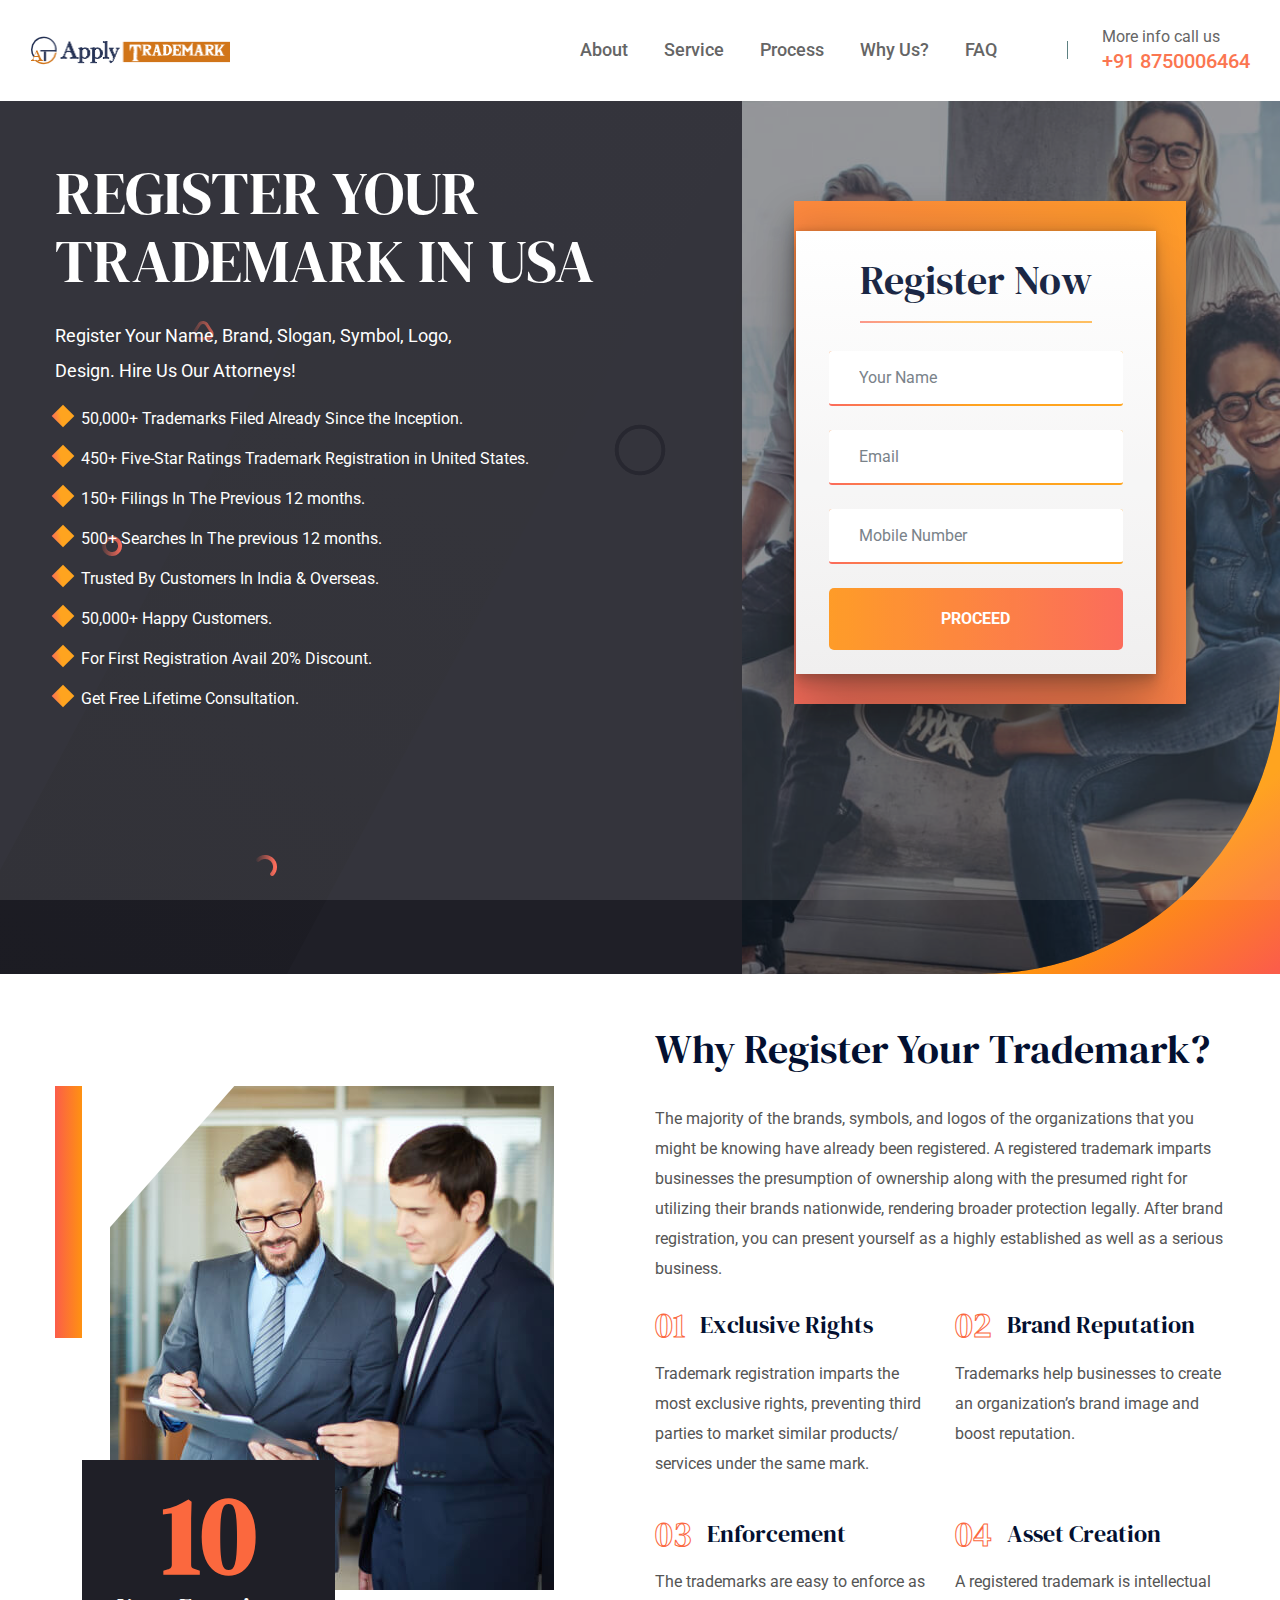
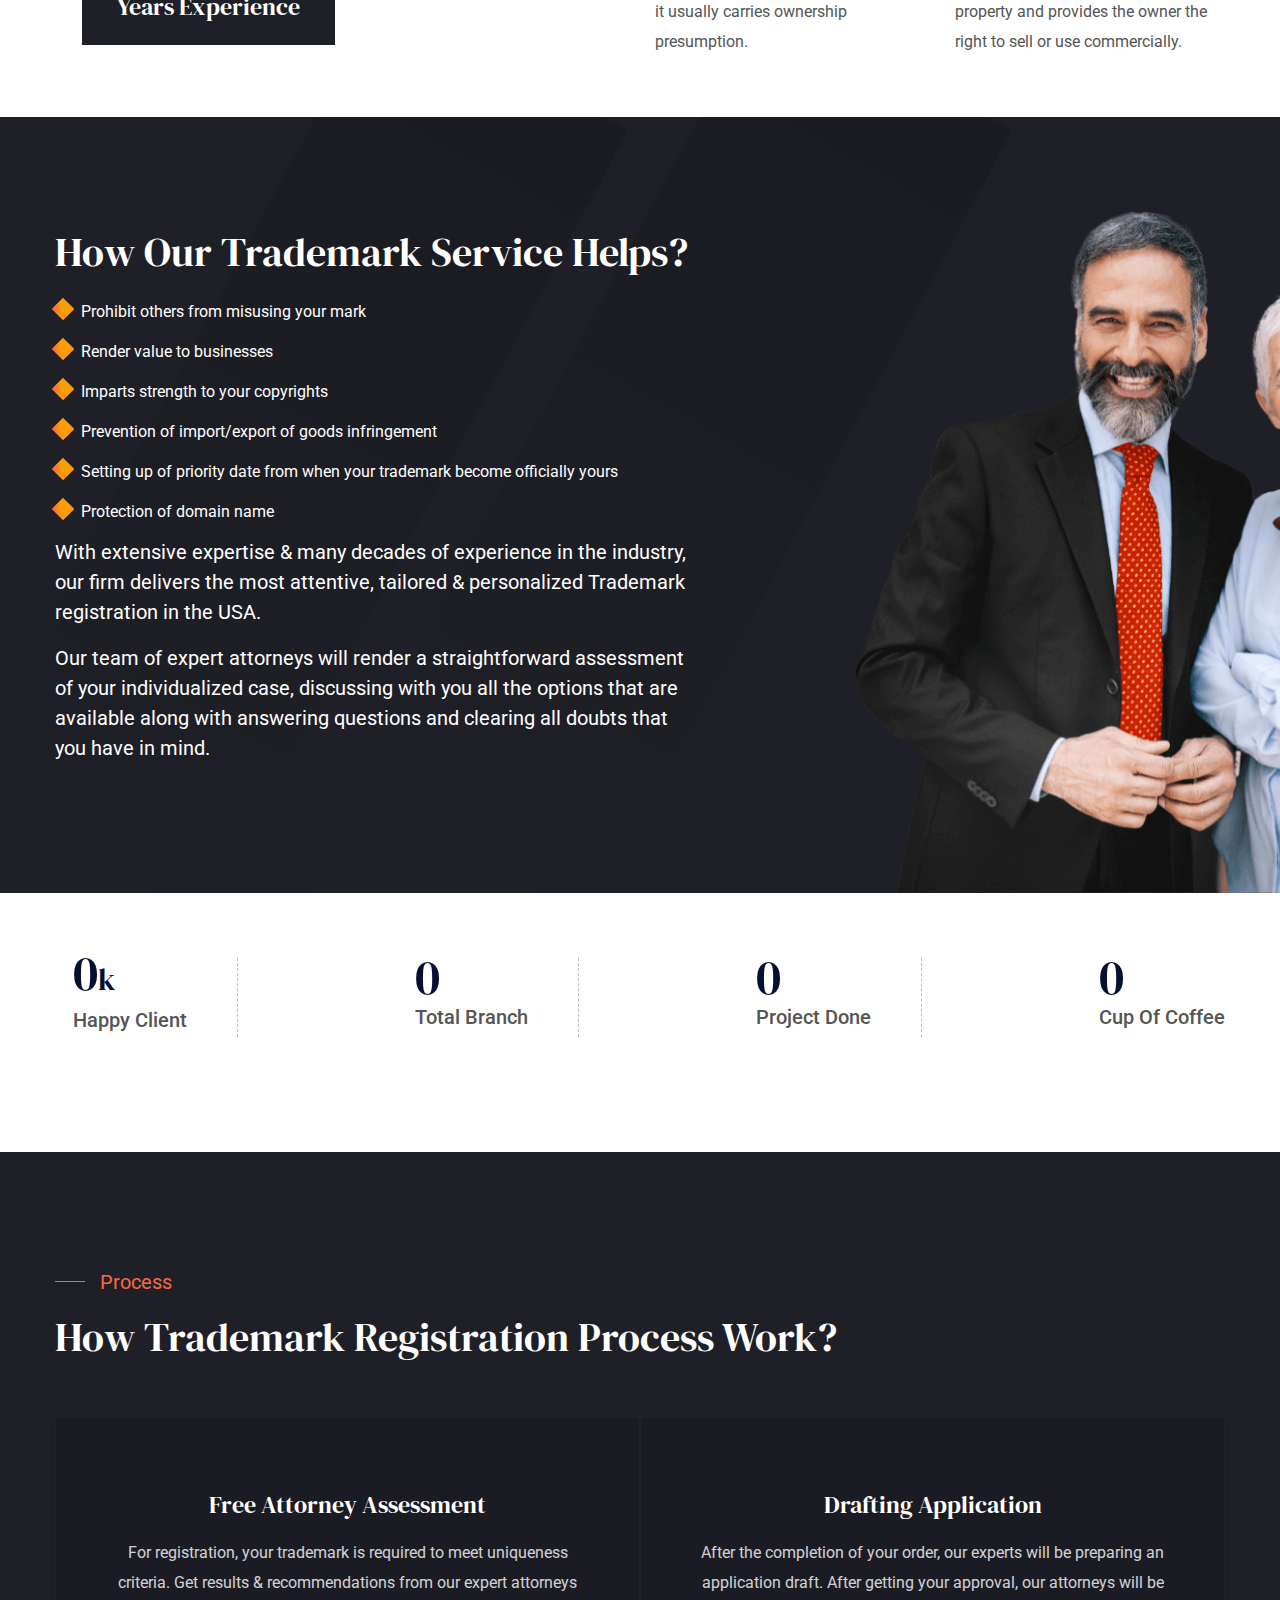
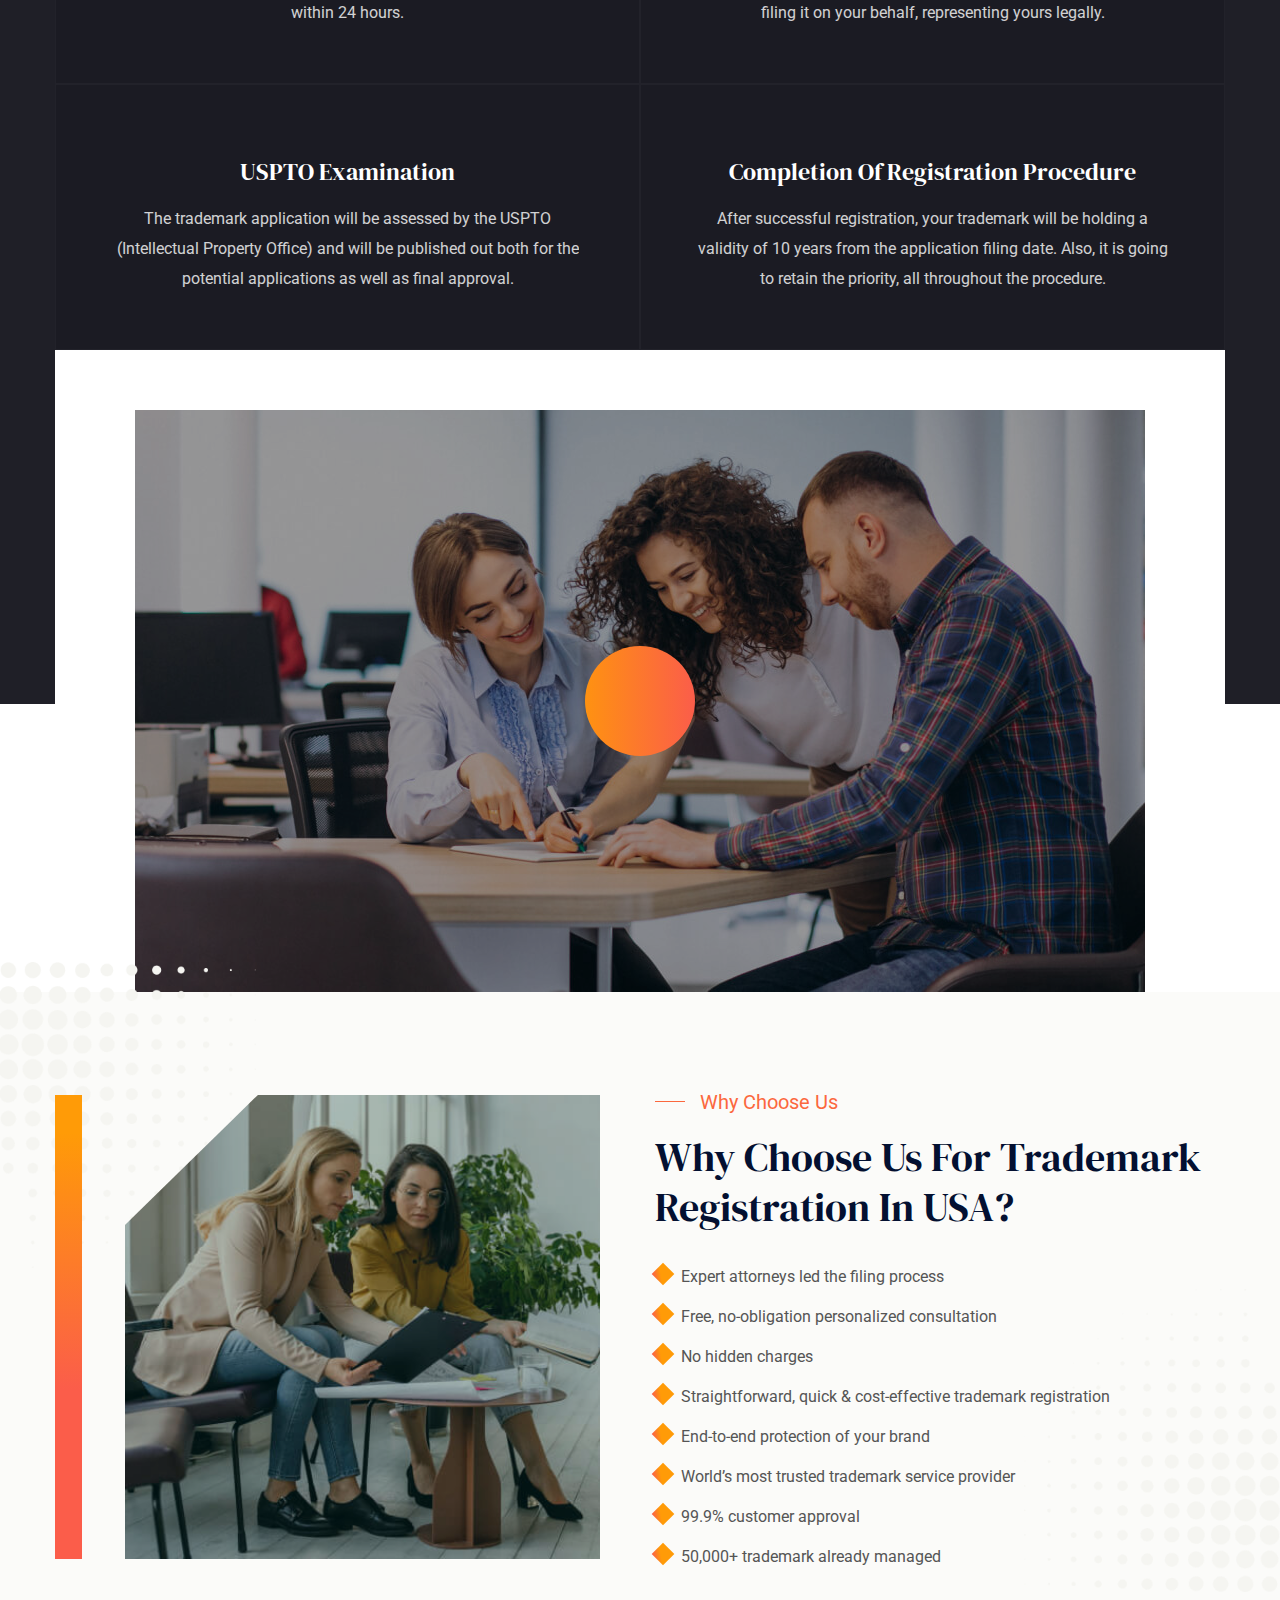
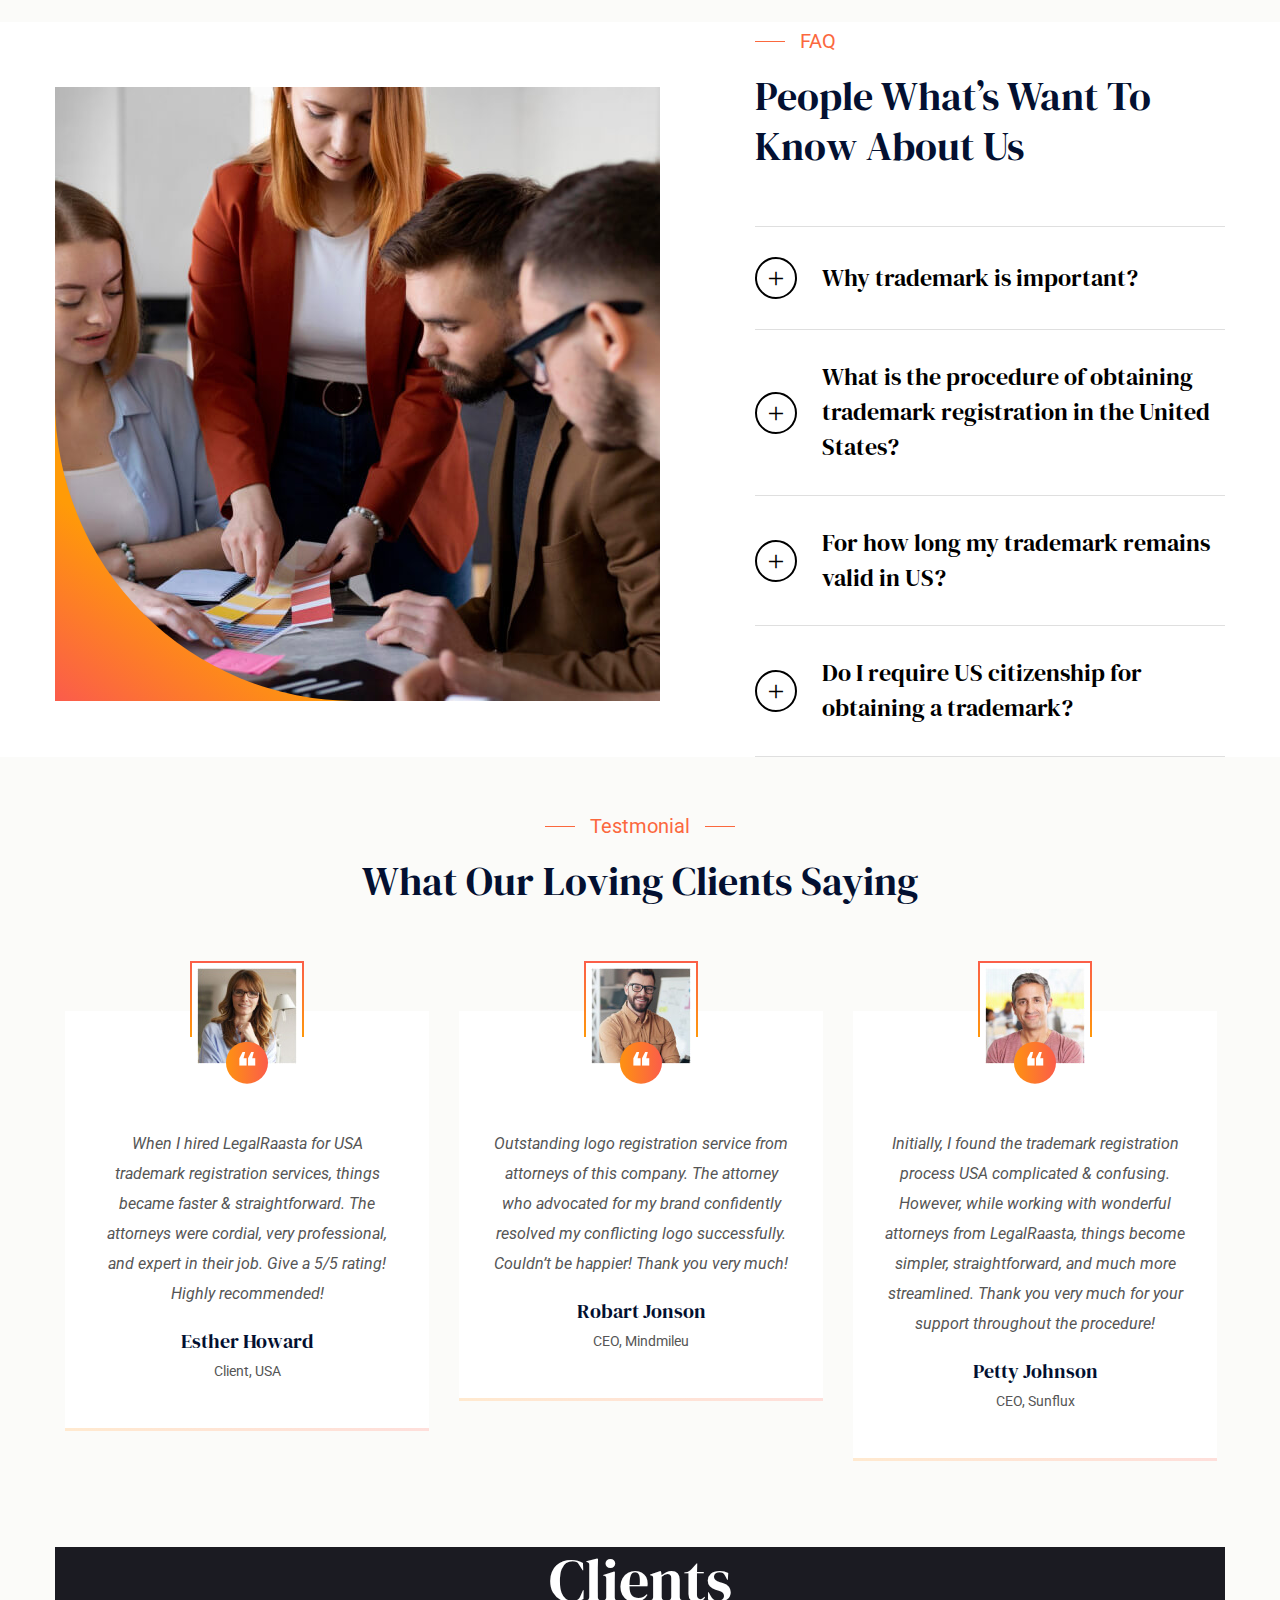
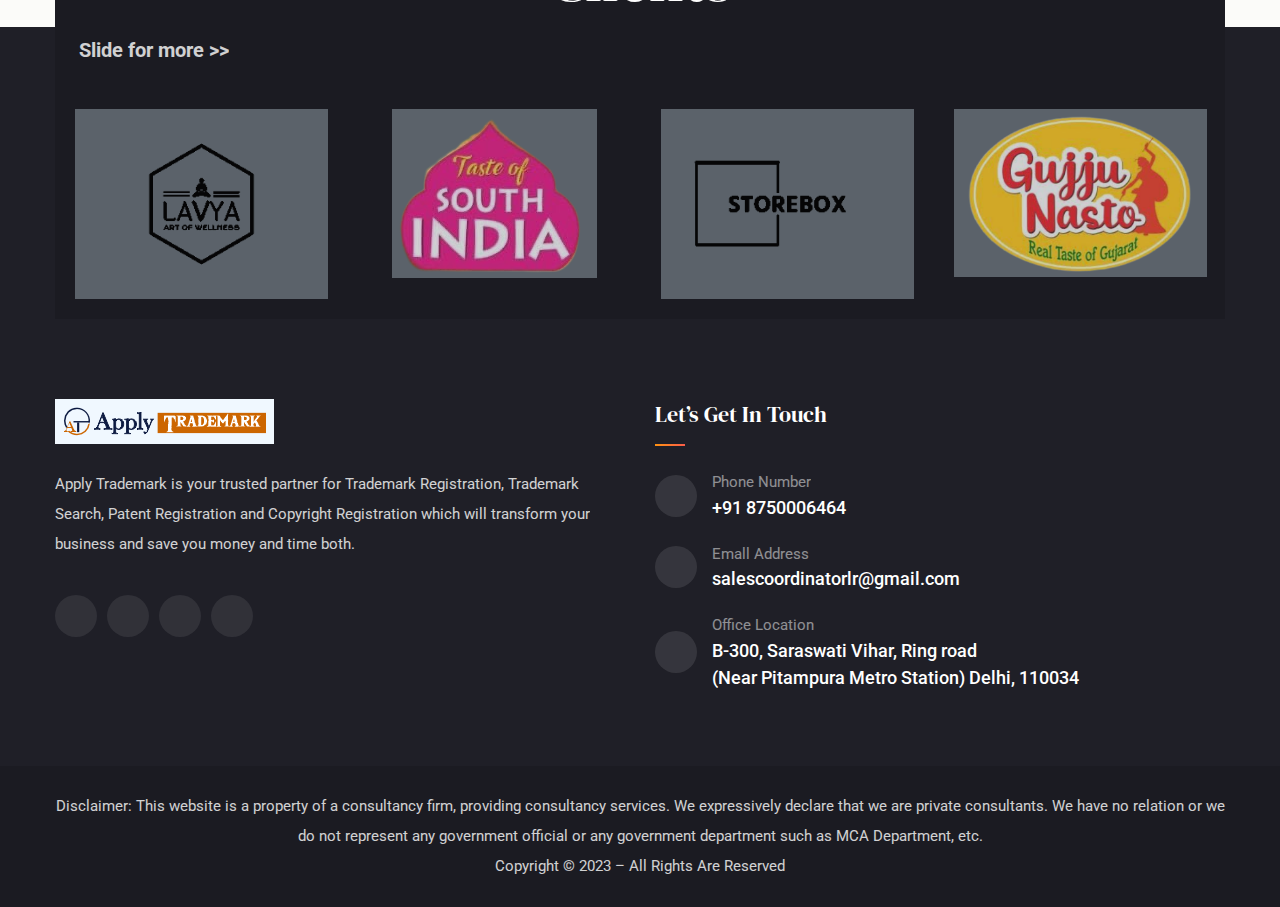
==== index.html @ 4aa9cd13 "update in service" ====
<!DOCTYPE html>
<html lang="zxx">

<head>
    <meta charset="UTF-8">
    <meta name="viewport" content="width=device-width, initial-scale=1.0">
    <meta http-equiv="X-UA-Compatible" content="IE=edge" />
    <meta http-equiv="X-UA-Compatible" content="ie=edge">
    <meta name="description" content="Trust our attorneys for managing your Trademark Registration USA! Flat fee! No hidden charges! Contact us today!">
    <title>Get fast, Streamlined & Affordable Trademark Registration in USA</title>
    <link rel=icon href="assets/images/logos/favicon.png" sizes="20x20" type="image/png">

    <!-- Stylesheet -->
    <link rel="stylesheet" href="assets/css/bootstrap.min.css">
    <link rel="stylesheet" href="assets/css/animate.min.css">
    <link rel="stylesheet" href="assets/css/slick.min.css">
    <link rel="stylesheet" href="assets/css/style.css">
    <link rel="stylesheet" href="https://cdnjs.cloudflare.com/ajax/libs/font-awesome/6.3.0/css/all.min.css"
        integrity="sha512-SzlrxWUlpfuzQ+pcUCosxcglQRNAq/DZjVsC0lE40xsADsfeQoEypE+enwcOiGjk/bSuGGKHEyjSoQ1zVisanQ=="
        crossorigin="anonymous" referrerpolicy="no-referrer" />
</head>

<body>
    <div class="page-wrapper">

        <!-- preloader area start -->
        <div class="preloader" id="preloader">
            <div class="preloader-inner"></div>
        </div>
        <!-- preloader area end -->

        <!-- search popup start-->
        <!-- search popup end-->
        <div class="body-overlay" id="body-overlay"></div>

        <!-- navbar start -->
        <!-- <div class="navbar-top style-one bgc-black py-15 rpy-10">
            <div class="container">
                <div class="row">
                    <div class="col-md-7 col-sm-5">
                        <ul class="topbar-left text-md-start text-center">
                          
                            <li><i class="far fa-envelope"></i> <a href="mailto:salescoordinatorlr@gmail.com">salescoordinatorlr@gmail.com</a></li>
                        </ul>
                    </div>
                    <div class="col-md-5 col-sm-7">
                        <ul class="topbar-right text-md-end text-center justify-content-sm-end">
                            <li class="social-area">
                                <span>contact with us</span>
                                <a href="#"><i class="fab fa-facebook-f" aria-hidden="true"></i></a>
                                <a href="#"><i class="fab fa-twitter" aria-hidden="true"></i></a>
                                <a href="#"><i class="fab fa-instagram" aria-hidden="true"></i></a>
                                <a href="#"><i class="fab fa-pinterest" aria-hidden="true"></i></a>
                            </li>
                        </ul>
                    </div>
                </div>
            </div>
        </div> -->
        <nav class="navbar navbar-area navbar-expand-lg">
            <div class="container  nav-container navbar-bg py-20 rpy-10" style="max-width: 100%;">
                <div class="responsive-mobile-menu">
                    <button class="menu toggle-btn d-block d-lg-none" data-target="#Iitechie_main_menu" aria-expanded="false" aria-label="Toggle navigation">
                        <span class="icon-left"></span>
                        <span class="icon-right"></span>
                    </button>
                </div>
                <div class="logo">
                    <a href="index.html"><img src="assets/images/logos/applytradeforweblogo.png" alt="img"></a>
                </div>
                <div class="collapse navbar-collapse" id="Iitechie_main_menu">
                  <ul class="navbar-nav menu-open text-lg-end">
                        <li><a href="#about">about</a></li>
                        <li>
                            <a href="#service">Service</a>
                        </li>
                        <li>
                            <a href="#process">Process</a>                          
                        </li>
                        <li>
                            <a href="#whyus">Why us?</a>                        
                        </li>
                        <li><a href="#faq">FAQ</a></li>
                    </ul>
                </div>
                <div class="nav-right-part nav-right-part-desktop">
                   
                    <div class="more-info">
                        <span>More info call us</span>
                        <a href="callto:8750006464">+91 8750006464</a>
                    </div>
                </div>
            </div>
        </nav>
        <!-- navbar end -->


        <!-- hero Area start -->
        <div class="hero-area bgc-black py-250 rpy-150 rel z-1">
            <div class="container">
                <div class="row">
                    <div class="col-lg-7 col-md-12 col-sm-10">
                        <div class="hero-content text-white pt-90 rpt-45 wow fadeInUp delay-0-2s">
                            <h1>Register Your Trademark In USA</h1>
                            <p>Register Your Name, Brand, Slogan, Symbol, Logo, Design. Hire us our attorneys!</p>
                            <ul class="ullist">
                                <li>50,000+ Trademarks Filed Already Since the Inception.</li>
                                <li>450+ Five-Star Ratings Trademark Registration in United States.</li>
                                <li>150+ Filings In The Previous 12 months.</li>
                                <li>500+ Searches In The previous 12 months.</li>
                                <li>Trusted By Customers In India & Overseas.</li>
                                <li>50,000+ Happy Customers.</li>
                                <li>For First Registration Avail 20% Discount.</li>
                                <li>Get Free Lifetime Consultation.</li>
                            </ul>
                        </div>
                    </div>
                    <div class="col-lg-5 col-12">
                        <div class="mx-auto custom_form col-lg-10 col-md-8 col-sm-8 col-12 " >
                            
                                <div style="box-shadow: rgba(0, 0, 0, 0.25) 0px 54px 55px, rgba(0, 0, 0, 0.12) 0px -12px 30px, rgba(0, 0, 0, 0.12) 0px 4px 6px, rgba(0, 0, 0, 0.17) 0px 12px 13px, rgba(0, 0, 0, 0.09) 0px -3px 5px;" class="py-4">
                                    <div class="d-flex justify-content-center ">
                                        <h2>  Register Now  <hr style="height: 2px; opacity: 0.7; background:linear-gradient(34.72deg, #FB5D4A 1.03%, #FF9B07 40.49%) ;"> </h2>
                                    
                                    
                                    </div>
                                    <form action="custom_form.php" class="d-flex
                                        justify-content-center " id="lead_form" onsubmit="emailPassage()" method="POST">
                                            <div class="row g-4 justify-content-center ">
                                                <div class="col-lg-10 ">
                                                    <input class="form-control bg-white border-bottom " type="name" name="name" id="name"
                                                        title="Please Enter Your Name" placeholder="Your Name" required>
                                    
                                                </div>
                                                <div class="col-lg-10 ">
                                                    <input class="form-control bg-white border-bottom " type="email" name="email" id="email"
                                                        placeholder="Email" pattern="[a-z0-9._%+-]+@[a-z0-9.-]+\.[a-z]{2,}$" required
                                                        title="Please Correct Email Id">
                                                </div>
                                                <div class="col-lg-10 ">
                                                    <input class="form-control bg-white border-bottom " type="tel" name="contact" id="contact"
                                                        placeholder="Mobile Number" maxlength="10" pattern="[6-9]{1}[0-9]{9}" title="Please
                                                        Enter 10 Digit Number" required>
                                                </div>
                                                <input type="hidden" name="body" id="body" value="Check test">
                                                <input type="hidden" name="service_code" value="001" id="service-code">
                                                <input type="hidden" name="title" value="US-TM">
                                                <input type="hidden" name="redirect" value="/thanks.html">
                                                <input type="hidden" name="analytics" id="analytics1" />
                                                <div class="col-lg-10 col-9 ">
                                                    <button class="theme-btn w-100 py-3" type="submit">Proceed</button>
                                                </div>
                                            </div>
                                            <script src="mail/mail2.js"></script>
                                        </form>
                                </div>
                        </div>
        
                      </div>
                </div>
               
            </div>
            <div class="hero-image-part bgs-cover" style="background-image: url(assets/images/hero/hero-right.jpg);">
              
            </div>
            <div class="hero-shapes">
                <img class="shape one" src="assets/images/shapes/hero-shape1.png" alt="Shape">
                <img class="shape two" src="assets/images/shapes/hero-shape2.png" alt="Shape">
                <img class="shape three" src="assets/images/shapes/hero-shape3.png" alt="Shape">
            </div>
        </div>
        <!-- hero Area end -->


        <!-- about area start -->
        <section class="about-area pt-50 pb-30 " id="about">
            <div class="container">
                <div class="row align-items-center">
                    <div class="col-lg-6">
                        <div class="about-image-part mt-20 rmb-55 wow fadeInLeft delay-0-2s">
                            <img src="assets/images/about/about-left.jpg" alt="About">
                            <div class="year-experience">
                                <span class="number">10</span>
                                <h4>Years Experience</h4>
                            </div>
                        </div>
                    </div>
                    <div class="col-lg-6">
                        <div class="about-content-part wow fadeInRight delay-0-2s">
                            <div class="section-title mb-30">
                                <!-- <span class="sub-title">About Us</span> -->
                                <h2>Why register your trademark?</h2>
                            </div>
                            <p>The majority of the brands, symbols, and logos of the organizations that you might be knowing have already been registered.  A registered trademark imparts businesses the presumption of ownership along with the presumed right for utilizing their brands nationwide, rendering broader protection legally.  After brand registration, you can present yourself as a highly established as well as a serious business. </p>
                            <!-- <ul class="ullist">
                                <li>50,000+ Trademarks Filed Already Since the Inception.</li>
                                <li>450+ Five-Star Ratings Trademark Registration in United States.</li>
                                <li>150+ Filings In The Previous 12 months.</li>
                                <li>500+ Searches In The previous 12 months.</li>
                                <li>Trusted By Customers In India & Overseas.</li>
                                <li>50,000+ Happy Customers.</li>
                                <li>For First Registration Avail 20% Discount.</li>
                                <li>Get Free Lifetime Consultation.</li>
                            </ul> -->
                            <div class="row">
                                <div class="col-xl-6 col-lg-12 col-md-6">
                                    <div class="about-feature-item">
                                        <h4><span>01</span>Exclusive Rights</h4>
                                        <p>Trademark registration imparts the most exclusive rights, preventing third parties to market similar products/ services under the same mark.</p>
                                    </div>
                                </div>
                                <div class="col-xl-6 col-lg-12 col-md-6">
                                    <div class="about-feature-item">
                                        <h4><span>02</span>Brand Reputation</h4>
                                        <p>Trademarks help businesses to create an organization’s brand image and boost reputation.</p>
                                    </div>
                                </div>
                                <div class="col-xl-6 col-lg-12 col-md-6">
                                    <div class="about-feature-item">
                                        <h4><span>03</span>Enforcement</h4>
                                        <p>The trademarks are easy to enforce as it usually carries ownership presumption.</p>
                                    </div>
                                </div>
                                <div class="col-xl-6 col-lg-12 col-md-6">
                                    <div class="about-feature-item">
                                        <h4><span>04</span>Asset Creation</h4>
                                        <p>A registered trademark is intellectual property and provides the owner the right to sell or use commercially.
                                        </p>
                                    </div>
                                </div>
                            </div>
                            <!-- <a href="about.html" class="theme-btn">Discover More</a> -->
                        </div>
                    </div>
                </div>
            </div>
        </section>
        <!-- about Area end -->
          <!-- consulting firm area start -->
          <section class="consulting-firm-area rel z-1 bgc-black pt-110" id="service" >
            <div class="container">
                <div class="row align-items-end">
                    <div class="col-xl-8 pb-70">
                            <div class="row">
                            <div class="col-lg-10">
                                <div class="consulting-firm-content wow fadeInUp delay-0-2s">
                                    <div class="section-title text-white mb-60">
                                       
                                        <h2>How Our Trademark Service Helps?</h2>
                                        <ul class="ullist">
                                            <li>Prohibit others from misusing your mark</li>
                                            <li>Render value to businesses</li>
                                            <li>Imparts strength to your copyrights</li>
                                            <li>Prevention of import/export of goods infringement</li>
                                            <li>Setting up of priority date from when your trademark become officially yours</li>
                                            <li>Protection of domain name</li>
                                            </ul>
                                        <p>With extensive expertise & many decades of experience in the industry, our firm delivers the most attentive, tailored & personalized Trademark registration in the USA. </p>
                                        <p>Our team of expert attorneys will render a straightforward assessment of your individualized case, discussing with you all the options that are available along with answering questions and clearing all doubts that you have in mind.</p>
                                    </div>
                                </div>
                            </div>
                            <!-- <div class="col-md-6">
                                <div class="service-item-two wow fadeInUp delay-0-3s">
                                    <div class="icon">
                                        <i class="icon-vision"></i>
                                    </div>
                                    <div class="content">
                                        <h4>Our Vision and Mission</h4>
                                        <p>Same as saying through shrinking from toil random text</p>
                                    </div>
                                </div>
                            </div>
                            <div class="col-md-6">
                                <div class="service-item-two wow fadeInUp delay-0-4s">
                                    <div class="icon">
                                        <i class="icon-support-1"></i>
                                    </div>
                                    <div class="content">
                                        <h4>24/ 7 online Support</h4>
                                        <p>Same as saying through shrinking from toil random text</p>
                                    </div>
                                </div>
                            </div>
                            <div class="col-md-6">
                                <div class="service-item-two wow fadeInUp delay-0-5s">
                                    <div class="icon">
                                        <i class="icon-light-bulb"></i>
                                    </div>
                                    <div class="content">
                                        <h4>25+ Years Experience</h4>
                                        <p>Same as saying through shrinking from toil random text</p>
                                    </div>
                                </div>
                            </div>
                            <div class="col-md-6">
                                <div class="service-item-two wow fadeInUp delay-0-6">
                                    <div class="icon">
                                        <i class="icon-group"></i>
                                    </div>
                                    <div class="content">
                                        <h4>One Team, Many Talents</h4>
                                        <p>Same as saying through shrinking from toil random text</p>
                                    </div>
                                </div>
                            </div> -->
                        </div>
                    </div>
                    <div class="col-xl-4">
                        <div class="consulting-firm-image wow fadeInUp delay-0-6s">
                            <img src="assets/images/services/consulting-firm.png" alt="consulting-firm">
                        </div>
                    </div>
                </div>
            </div>
        </section>
        <!-- consulting firm Area end -->


        <!-- counter area start -->
        <div class="counter-area pb-65 pt-65">
            <div class="container">
                <div class="counter-wrap">
                    <div class="counter-item wow fadeInUp delay-0-2s">
                        <div class="icon">
                            <i class="fa fa-user"></i>
                        </div>
                        <div class="content">
                            <span class="count-text k" data-speed="3000" data-stop="50">0</span>
                            <b>happy client</b>
                        </div>
                    </div>
                    <div class="counter-item wow fadeInUp delay-0-4s">
                        <div class="icon">
                            <i class="fa fa-building"></i>
                        </div>
                        <div class="content">
                            <span class="count-text" data-speed="3000" data-stop="90">0</span>
                            <b>Total branch</b>
                        </div>
                    </div>
                    <div class="counter-item wow fadeInUp delay-0-6s">
                        <div class="icon">
                            <i class="fa fa-suitcase"></i>
                        </div>
                        <div class="content">
                            <span class="count-text" data-speed="3000" data-stop="89">0</span>
                            <b>project done</b>
                        </div>
                    </div>
                    <div class="counter-item wow fadeInUp delay-0-8s">
                        <div class="icon">
                            <i class="fa fa-coffee"></i>
                        </div>
                        <div class="content">
                            <span class="count-text" data-speed="3000" data-stop="46">0</span>
                            <b>cup of coffee</b>
                        </div>
                    </div>
                </div>
            </div>
        </div>
        <!-- counter Area end -->
        

        <!-- services area start -->
        <section class="services-area pt-110" id="process">
            <div class="container">
                <div class="row justify-content-between align-items-end mb-35">
                    <div class="col-xl-12 col-lg-12 wow fadeInRight delay-0-2s">
                        <div class="section-title text-white">
                            <span class="sub-title">Process</span>
                            <h2>How Trademark Registration Process Work?</h2>
                        </div>
                    </div>
                    <!-- <div class="col-lg-4 wow fadeInLeft delay-0-2s">
                        <div class="title-btn text-lg-end mt-20 mb-30">
                            <a href="services.html" class="theme-btn">View all services</a>
                        </div>
                    </div> -->
                </div>
                <div class="row no-gap">
                    <div class="col-xl-6 col-md-6">
                        <div class="service-item style-two wow fadeInUp delay-0-2s">
                            <div class="icon">
                                <i class="fa fa-assistive-listening-systems"></i>
                            </div>
                            <div class="content">
                                <h4>Free attorney assessment</h4>
                                <p>For registration, your trademark is required to meet uniqueness criteria. Get results & recommendations from our expert attorneys within 24 hours.</p>
                            </div>
                        </div>
                    </div>
                    <div class=" col-md-6">
                        <div class="service-item style-two wow fadeInUp delay-0-4s">
                            <div class="icon">
                                <i class="fa fa-passport"></i>
                            </div>
                            <div class="content">
                                <h4>Drafting application</h4>
                                <p>After the completion of your order, our experts will be preparing an application draft. After getting your approval, our attorneys will be filing it on your behalf, representing yours legally.</p>
                            </div>
                        </div>
                    </div>
                    <div class=" col-md-6">
                        <div class="service-item style-two wow fadeInUp delay-0-6s">
                            <div class="icon">
                                <i class="fa fa-users-between-lines"></i>
                            </div>
                            <div class="content">
                                <h4>USPTO Examination</h4>
                                <p>The trademark application will be assessed by the USPTO (Intellectual Property Office) and will be published out both for the potential applications as well as final approval.</p>
                            </div>
                        </div>
                    </div>
                    <div class=" col-md-6">
                        <div class="service-item style-two wow fadeInUp delay-0-2s">
                            <div class="icon">
                                <i class="fa fa-check-circle"></i>
                            </div>
                            <div class="content">
                                <h4>Completion of registration Procedure</h4>
                                <p>After successful registration, your trademark will be holding a validity of 10 years from the application filing date. Also, it is going to retain the priority, all throughout the procedure.</p>
                            </div>
                        </div>
                    </div>
                    
                </div>
                <div class="service-inner-video wow fadeInUp delay-0-2s">
                    <img src="assets/images/video/h1-video.jpg" alt="Video">
                    <a href="https://www.youtube.com/watch?v=H2sXfraq-jk" class="mfp-iframe video-play style-two"><i class="fas fa-play"></i></a>
                </div>
            </div>
        </section>
        <!-- services Area end -->

        <!-- why choose area start -->
        <section class="why-choose-area bgc-lighter rel z-1 pt-90 " id="whyus">
            <div class="container">
                <div class="row large-gap align-items-center">
                    <div class="col-lg-6">
                        <div class="why-choose-image mb-50 wow fadeInLeft delay-0-2s">
                            <div class="image">
                                <img src="assets/images/about/why-choose-left.jpg" alt="Why Choose">
                            </div>
                        </div>
                    </div>
                    <div class="col-lg-6">
                        <div class="why-choose-content mb-50 wow fadeInRight delay-0-2s">
                            <div class="section-title mb-30">
                                <span class="sub-title">Why choose us</span>
                                <h2>Why choose us for trademark registration in USA?</h2>
                            </div>
                            <ul class="ullist">
                                <li>Expert attorneys led the filing process</li>
                                <li>Free, no-obligation personalized consultation</li>
                                <li>No hidden charges</li>
                                <li>Straightforward, quick & cost-effective trademark registration</li>
                                <li>End-to-end protection of your brand</li>
                                <li>World’s most trusted trademark service provider</li>
                                <li>99.9% customer approval</li>
                                <li>50,000+ trademark already managed</li>
                            </ul>
                            
                        </div>
                    </div>
                </div>
               
            </div>
            <div class="why-choose-shapes">
                <img class="shape one" src="assets/images/shapes/why-choose-left.png" alt="Shape">
                <img class="shape two" src="assets/images/shapes/why-choose-right.png" alt="Shape">
            </div>
        </section>
        <!-- why choose Area end -->


        <!-- FAQ area start -->
        <section class="faq-area" id="faq">
            <div class="container">
                <div class="row large-gap align-items-center">
                    <div class="col-lg-7">
                        <div class="faq-image-part pt-10 rmb-55 wow fadeInRight delay-0-2s">
                            <img src="assets/images/faq/home1faq.jpg" alt="FAQ">
                        </div>
                    </div>
                    <div class="col-lg-5">
                        <div class="faq-content-part wow fadeInLeft delay-0-2s">
                            <div class="section-title mb-55">
                                <span class="sub-title">FAQ</span>
                                <h2>People What’s want to know about us</h2>
                            </div>
                            <div class="accordion" id="faqAccordion">
                                <div class="accordion-item">
                                    <h4 class="accordion-header" id="headingOne">
                                        <button type="button" class="collapsed"  data-bs-toggle="collapse" data-bs-target="#collapseOne" aria-expanded="false" aria-controls="collapseOne">
                                            Why trademark is important?
                                        </button>
                                    </h4>
                                    <div id="collapseOne" class="accordion-collapse collapse " aria-labelledby="headingOne" data-bs-parent="#faqAccordion">
                                        <div class="accordion-body">
                                            The trademark is a representation of the word, logo, symbol, or any other mark which is responsible for the identification as well as differentiation of the good’s source of one entity to that of the other. Also, it imparts the presumed right to the registrant to make use of their brand anywhere in the country. 
                                        </div>
                                    </div>
                                </div>
                                <div class="accordion-item">
                                    <h4 class="accordion-header" id="headingTwo">
                                        <button class="collapsed" type="button" data-bs-toggle="collapse" data-bs-target="#collapseTwo" aria-expanded="false" aria-controls="collapseTwo">
                                            What is the procedure of obtaining trademark registration in the United States?
                                        </button>
                                    </h4>
                                    <div id="collapseTwo" class="accordion-collapse collapse" aria-labelledby="headingTwo" data-bs-parent="#faqAccordion">
                                        <div class="accordion-body">
                                            After applying, USPTO (United States Patent & trademark office) will be assigned a lawyer for reviewing of the proposed trademark. Ideally, the trademark registration procedure is completed within 6 months. However, this procedure may get extended to many years in case any sort of legal issue arises during the assessment procedure. Upon approval of the trademark, the authority will be issuing you Registration Certificate (in case you are already utilizing the trademark). Otherwise, a notice of 1allowance under the provision when you are intending to utilize the mark later.
                                        </div>
                                    </div>
                                </div>
                                <div class="accordion-item">
                                    <h4 class="accordion-header" id="headingThree">
                                        <button class="collapsed" type="button" data-bs-toggle="collapse" data-bs-target="#collapseThree" aria-expanded="false" aria-controls="collapseThree">
                                            For how long my trademark remains valid in US?
                                        </button>
                                    </h4>
                                    <div id="collapseThree" class="accordion-collapse collapse" aria-labelledby="headingThree" data-bs-parent="#faqAccordion">
                                        <div class="accordion-body">
                                            After registration, your trademark is holding validity for 10 years.
                                        </div>
                                    </div>
                                </div>
                                <div class="accordion-item">
                                    <h4 class="accordion-header" id="headingFour">
                                        <button class="collapsed" type="button" data-bs-toggle="collapse" data-bs-target="#collapseFour" aria-expanded="false" aria-controls="collapseFour">
                                            Do I require US citizenship for obtaining a trademark?
                                        </button>
                                    </h4>
                                    <div id="collapseFour" class="accordion-collapse collapse" aria-labelledby="headingFour" data-bs-parent="#faqAccordion">
                                        <div class="accordion-body">
                                            No, you don’t need US citizenship! The applicant is required to mention citizenship but it doesn’t need to be necessarily of the US. In the case of dual citizenship, it is mandatory to choose the citizenship that you wish to get printed upon in the official registration certification.
                                        </div>
                                    </div>
                                </div>
                            </div>
                        </div>
                    </div>
                </div>
            </div>
        </section>
        <!-- FAQ Area end -->

        <!-- testimonial area start -->
        <section class="testimonial-area bgc-lighter p-50 pb-90">
            <div class="container">
                <div class="row justify-content-center">
                    <div class="col-xl-6 col-lg-8">
                        <div class="section-title text-center mb-55 wow fadeInUp delay-0-2s">
                            <span class="sub-title">Testmonial</span>
                            <h2>What Our Loving Clients Saying</h2>
                            <!-- <p>Same as saying through shrinking from toil and pain. These cases are perfemple and eas distinguish.</p> -->
                        </div>
                    </div>
                </div>
                <div class="testimonial-active">
                    <div class="testimonial-item wow fadeInUp delay-0-2s">
                        <div class="author-image">
                            <img src="assets/images/testimonials/testi-author1.jpg" alt="Author">
                        </div>
                        <p>When I hired LegalRaasta for USA trademark registration services, things became faster & straightforward.  The attorneys were cordial, very professional, and expert in their job. Give a 5/5 rating! Highly recommended!</p>
                        <h5 class="name">Esther Howard</h5>
                        <span class="designation">Client, USA</span>
                    </div>
                    <div class="testimonial-item wow fadeInUp delay-0-4s">
                        <div class="author-image">
                            <img src="assets/images/testimonials/testi-author2.jpg" alt="Author">
                        </div>
                        <p>Outstanding logo registration service from attorneys of this company. The attorney who advocated for my brand confidently resolved my conflicting logo successfully. Couldn’t be happier! Thank you very much!</p>
                        <h5 class="name">Robart Jonson</h5>
                        <span class="designation">CEO, Mindmileu</span>
                    </div>
                    <div class="testimonial-item wow fadeInUp delay-0-6s">
                        <div class="author-image">
                            <img src="assets/images/testimonials/testi-author3.jpg" alt="Author">
                        </div>
                        <p>Initially, I found the trademark registration process USA complicated & confusing. However, while working with wonderful attorneys from LegalRaasta, things become simpler, straightforward, and much more streamlined. Thank you very much for your support throughout the procedure!</p>
                        <h5 class="name">Petty Johnson</h5>
                        <span class="designation">CEO, Sunflux</span>
                    </div>
                    <div class="testimonial-item">
                        <div class="author-image">
                            <img src="assets/images/testimonials/member2.jpg" alt="Author">
                        </div>
                        <p>Apply Trademark offered Trademark Registration USA Services, with extraordinary experience, thorough research, and great support all through the procedure.  Thanks to the attorneys as we could reply to them about this matter while focusing on the core aspects of our business. Highly recommended!</p>
                        <h5 class="name">ketherine Page</h5>
                        <span class="designation">Client, USA</span>
                    </div>
                    <!-- <div class="testimonial-item">
                        <div class="author-image">
                            <img src="assets/images/testimonials/testi-author2.jpg" alt="Author">
                        </div>
                        <p>Hidden in themiddleoftex toreIpsertors on the repeatpchunk snecessamaking scelerisquinterdum leo atempsmodel sentence structuresto generate</p>
                        <h5 class="name">Robart Jonson</h5>
                        <span class="designation">CEO, SEO Mind</span>
                    </div> -->
                    <!-- <div class="testimonial-item">
                        <div class="author-image">
                            <img src="assets/images/testimonials/testi-author3.jpg" alt="Author">
                        </div>
                        <p>Hidden in themiddleoftex toreIpsertors on the repeatpchunk snecessamaking scelerisquinterdum leo atempsmodel sentence structuresto generate</p>
                        <h5 class="name">Esther Howard</h5>
                        <span class="designation">CEO, SEO Mind</span>
                    </div> -->
                </div>
            </div>
        </section>
        <!-- testimonial Area end -->


       
        <!-- footer area start -->
        <footer class="footer-area bgc-black text-white">
            <div class="container pb-25">
                <div class="footer-top">
                    <h1 class="text-center ">Clients</h1>
                    <div class="row no-gap">
                        <div class="col-lg-12">
                            <p class="text-white fw-bold px-4 fs-5 py-2"> Slide for more <span class="fa fa-beat">>></span></p>
                            <div class="footer-client-logo wow fadeInLeft delay-0-2s ">
                                <a  class="footer-cl-item">
                                   <img class="bg-secondary" src="assets/images/footer/lava.png" alt="Client Logo">
                               </a>
                                <a  class="footer-cl-item">
                                   <img class="bg-secondary" src="assets/images/footer/india-rb.png" alt="Client Logo">
                               </a>
                                <a  class="footer-cl-item">
                                   <img class="bg-secondary" src="assets/images/footer/strorebox.png" alt="Client Logo">
                               </a>
                               <a  class="footer-cl-item">
                                <img  class="bg-secondary" src="assets/images/footer/gujau.png" alt="Client Logo">
                            </a>
                                <a  class="footer-cl-item">
                                   <img  class="bg-secondary" src="assets/images/footer/weathercase.png" alt="Client Logo">
                               </a>
                              
                                <a  class="footer-cl-item">
                                   <img  class="bg-secondary" src="assets/images/footer/pasoori.png" alt="Client Logo">
                               </a>
                            </div>
                        </div>
                        <!-- <div class="col-lg-4">
                            <div class="footer-hotline text-white wow fadeInRight delay-0-2s">
                                <h3>Hot line</h3>
                                <a href="tel:+91 8750006464" class="number">+91 8750006464</a>
                            </div>
                        </div> -->
                    </div>
                </div>
                <div class="row justify-content-between">
                    <div class="col-sm-6">
                        <div class="widget widget_about wow fadeInUp delay-0-2s">
                            <div class="footer-logo mb-25 ">
                                <a href="index.html"><img class="p-2" src="assets/images/logos/applytradeforweblogo.png" style="background-color: aliceblue;" alt="Logo"></a>
                            </div>
                            <p>Apply Trademark is your trusted partner for Trademark Registration, Trademark Search, Patent Registration and Copyright Registration which will transform your business and save you money and time both. </p>
                            <div class="social-style-one mt-20">
                                <a href="#"><i class="fab fa-facebook-f"></i></a>
                                <a href="#"><i class="fab fa-twitter"></i></a>
                                <a href="#"><i class="fab fa-instagram"></i></a>
                                <a href="#"><i class="fab fa-youtube"></i></a>
                            </div>
                        </div>
                    </div>
                    <!-- <div class="col-lg-2 col-6 col-small">
                        <div class="widget widget_nav_menu wow fadeInUp delay-0-4s">
                            <h4 class="widget-title">Useful Links</h4>
                            <ul>
                                <li><a href="about.html">About Company</a></li>
                                <li><a href="team.html">Our People</a></li>
                                <li><a href="blog.html">Latest Media</a></li>
                                <li><a href="team.html">Our Team</a></li>
                                <li><a href="pricing.html">Retirement Plan</a></li>
                            </ul>
                        </div>
                    </div>
                    <div class="col-xl-2 col-lg-3 col-6 col-small">
                        <div class="widget widget_nav_menu wow fadeInUp delay-0-6s">
                            <h4 class="widget-title">Our Services</h4>
                            <ul>
                                <li><a href="service-details.html">Market Analysis</a></li>
                                <li><a href="service-details.html">Wealth Management</a></li>
                                <li><a href="service-details.html">Corporate Finance</a></li>
                                <li><a href="service-details.html">Audit & Evalution</a></li>
                                <li><a href="service-details.html">Marketing research</a></li>
                            </ul>
                        </div>
                    </div> -->
                    <div class="col-sm-6">
                        <div class="widget widget_contact_info wow fadeInUp delay-0-8s">
                            <h4 class="widget-title">Let’s Get In Touch</h4>
                            <ul>
                                <li>
                                    <div class="icon"><i class="fa fa-phone"></i></div>
                                    <div class="content">
                                        <span>Phone Number</span>
                                        <b><a href="callto:+91 8750006464">+91 8750006464</a></b>
                                    </div>
                                </li>
                                <li>
                                    <div class="icon"><i class="fa fa-mail-bulk"></i></div>
                                    <div class="content">
                                        <span>Emall Address</span>
                                        <b><a href="mailto: salescoordinatorlr@gmail.com"> salescoordinatorlr@gmail.com</a></b>
                                    </div>
                                </li>
                                <li>
                                    <div class="icon"><i class="fa fa-location"></i></div>
                                    <div class="content">
                                        <span>Office Location</span>
                                        <b>B-300, Saraswati Vihar, Ring road <br> (Near Pitampura Metro Station) Delhi, 110034</b>
                                    </div>
                                </li>
                            </ul>
                        </div>
                    </div>
                </div>
            </div>
            <div class="footer-bottom text-center pt-25 pb-10">
                <div class="container">
                    <p>Disclaimer: This website is a property of a consultancy firm, providing consultancy services. We expressively declare that we are private consultants. We have no relation or we do not represent any government official or any government department such as MCA Department, etc. <br>     
                        Copyright © 2023 – All Rights Are Reserved</p>
                </div>
            </div>
        </footer>
        <!-- footer area end -->

        <!-- back to top area start -->
        <div class="back-to-top">
            <a href="#"><span class="back-top"><i class="fa fa-angle-up text-white"></i></span></a>
        </div>
        <!-- back to top area end -->

    </div>
    <!--End pagewrapper-->

    <!-- all plugins here -->
    <script src="assets/js/jquery.min.js"></script>
    <script src="assets/js/bootstrap.min.js"></script>
    <script src="assets/js/appear.min.js"></script>
    <script src="assets/js/slick.min.js"></script>
    <script src="assets/js/wow.min.js"></script>

    <!-- main js  -->
    <script src="assets/js/main.js"></script>
</body>

</html>
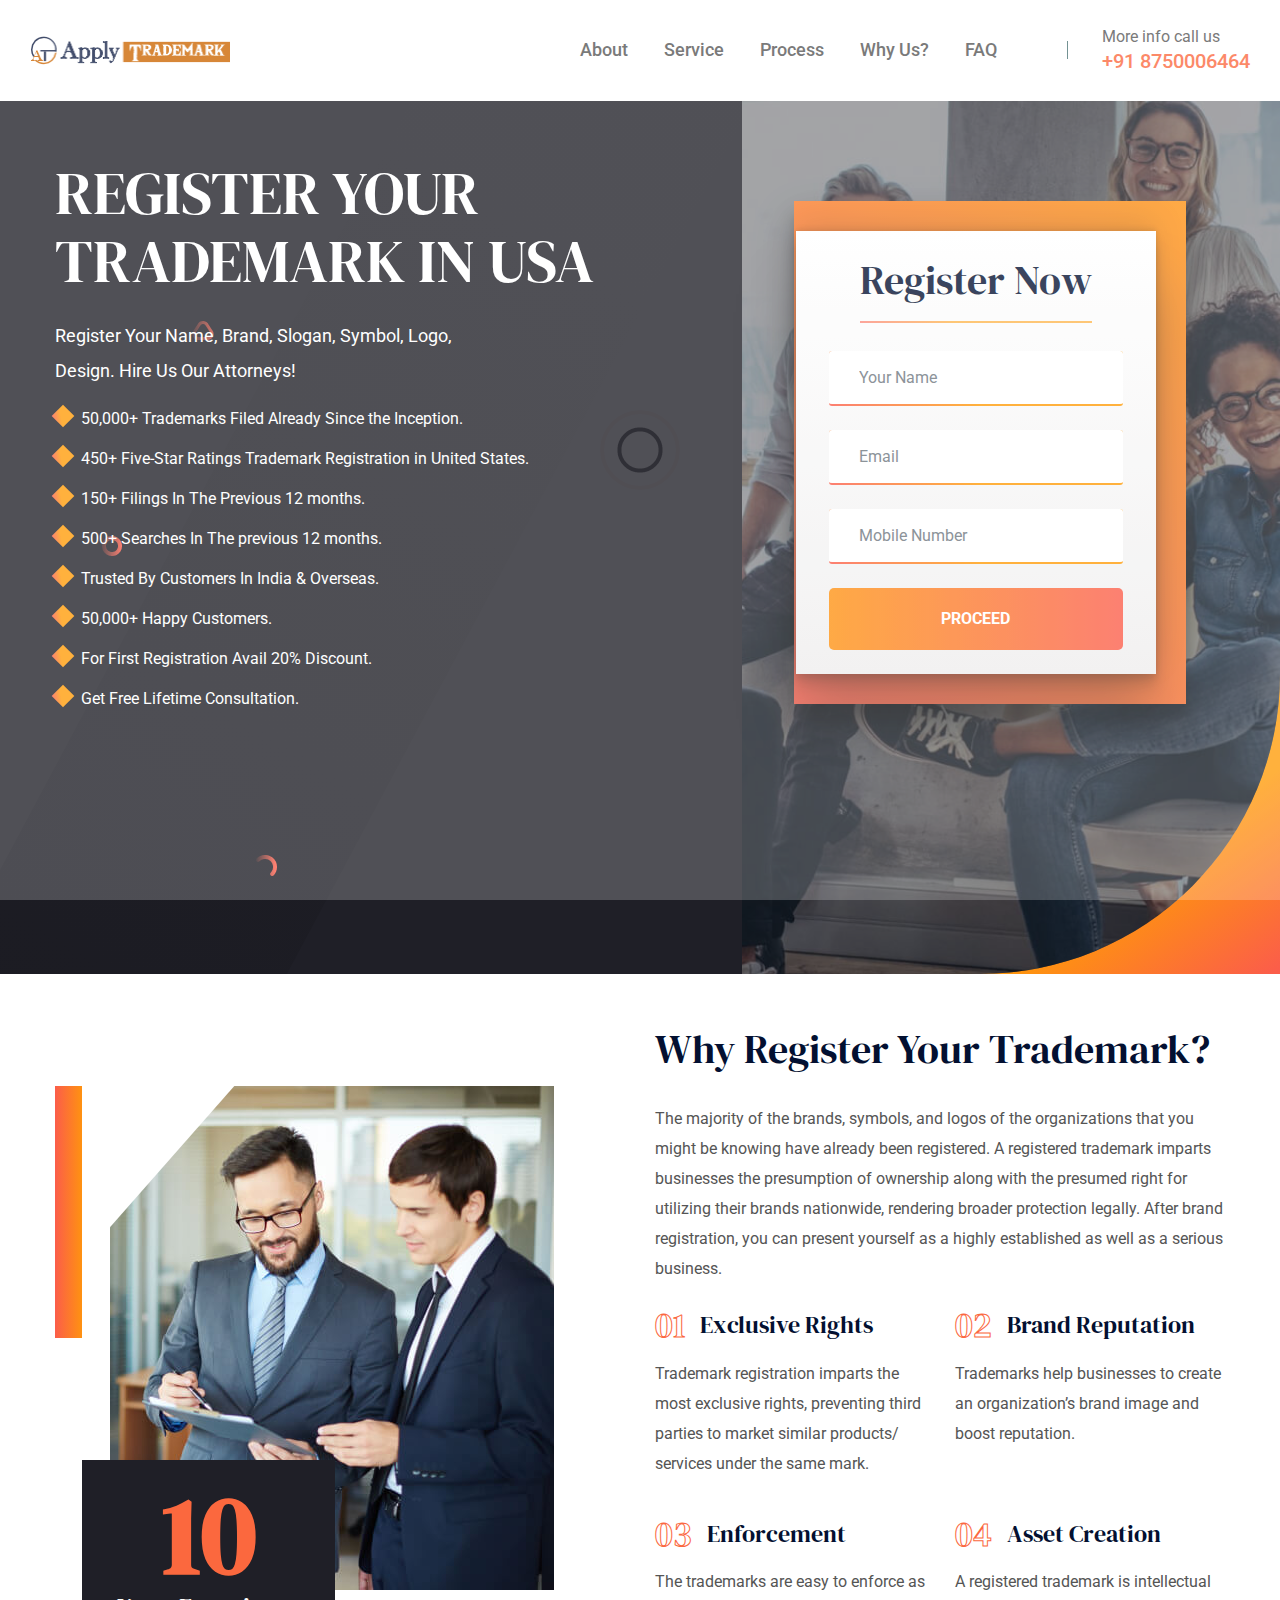
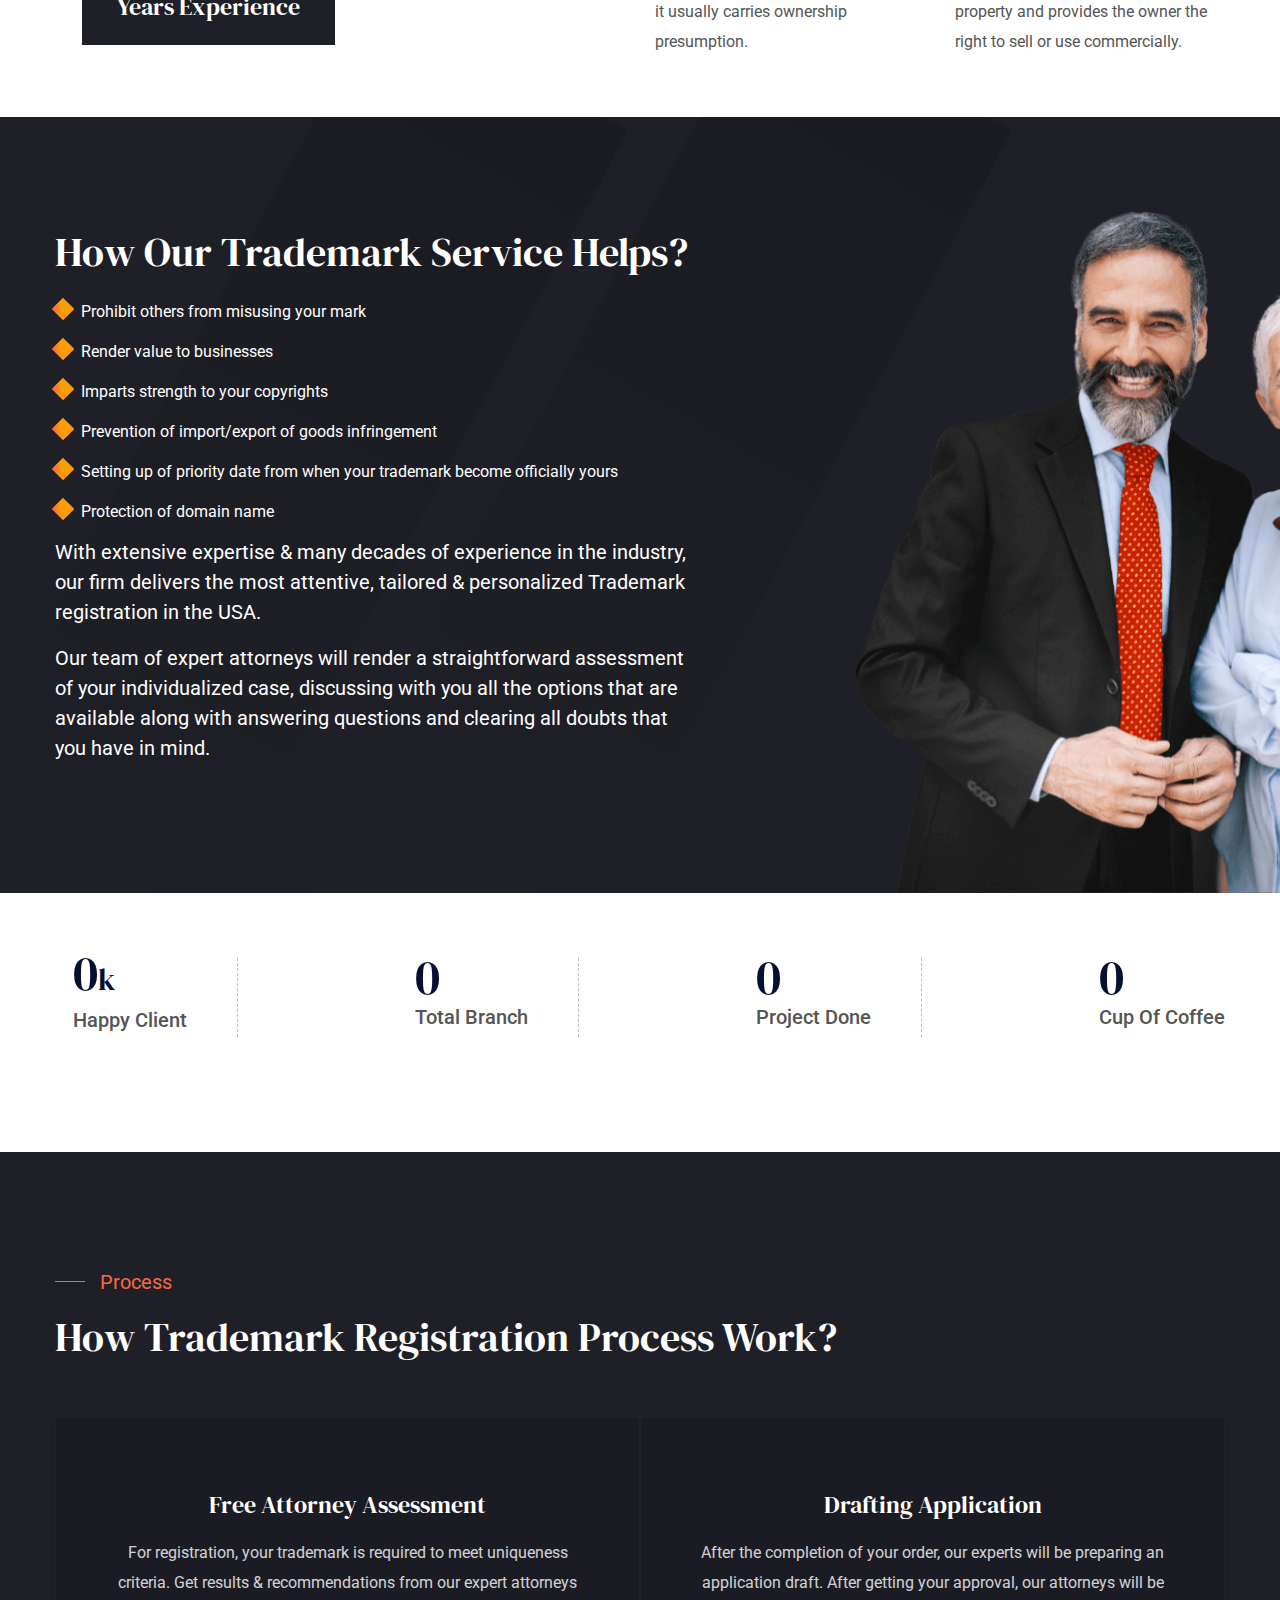
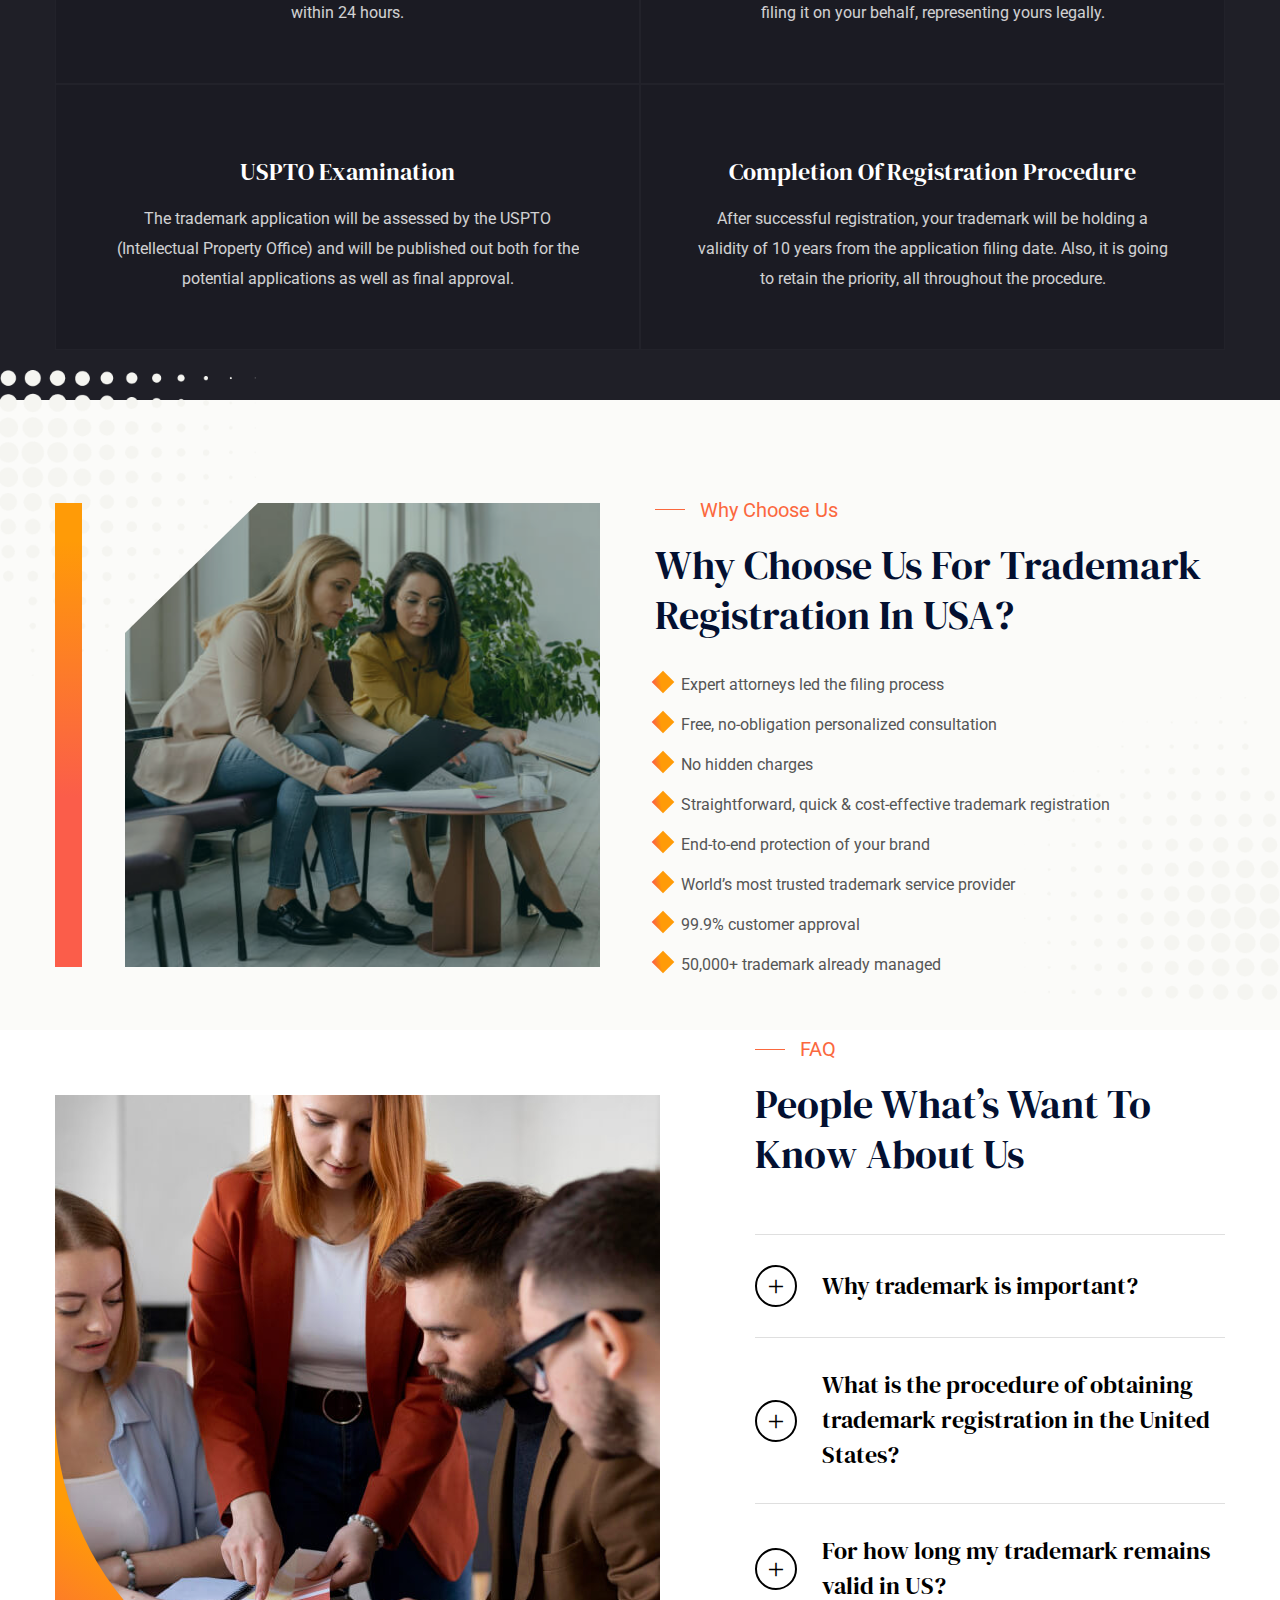
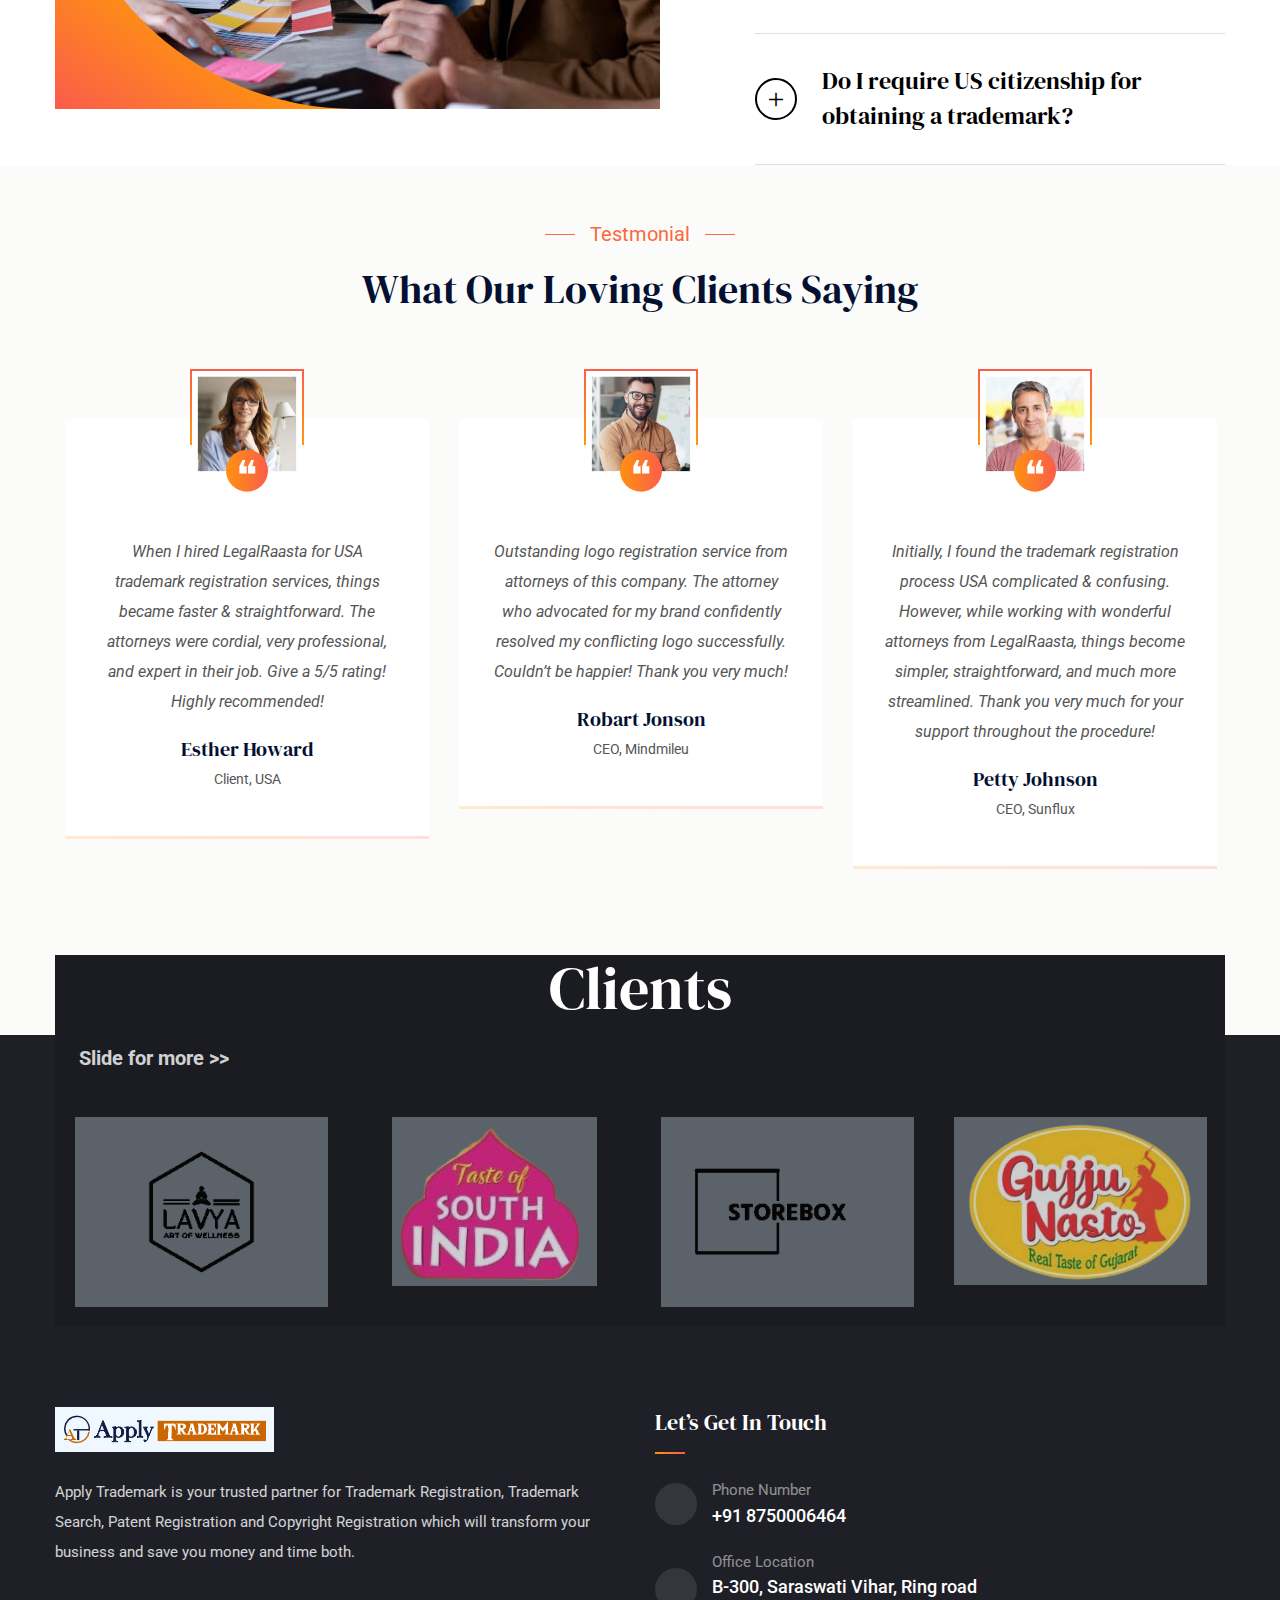
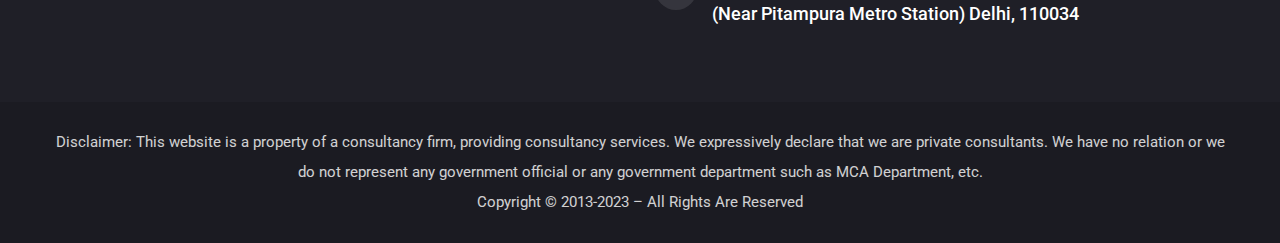
==== commit 8e309251: "Update in service" ====
--- a/index.html
+++ b/index.html
@@ -364,7 +364,7 @@
         
 
         <!-- services area start -->
-        <section class="services-area pt-110" id="process">
+        <section class="services-area pt-110 pb-50 reassgin" id="process">
             <div class="container">
                 <div class="row justify-content-between align-items-end mb-35">
                     <div class="col-xl-12 col-lg-12 wow fadeInRight delay-0-2s">
@@ -426,10 +426,7 @@
                     </div>
                     
                 </div>
-                <div class="service-inner-video wow fadeInUp delay-0-2s">
-                    <img src="assets/images/video/h1-video.jpg" alt="Video">
-                    <a href="https://www.youtube.com/watch?v=H2sXfraq-jk" class="mfp-iframe video-play style-two"><i class="fas fa-play"></i></a>
-                </div>
+
             </div>
         </section>
         <!-- services Area end -->
@@ -660,12 +657,12 @@
                                 <a href="index.html"><img class="p-2" src="assets/images/logos/applytradeforweblogo.png" style="background-color: aliceblue;" alt="Logo"></a>
                             </div>
                             <p>Apply Trademark is your trusted partner for Trademark Registration, Trademark Search, Patent Registration and Copyright Registration which will transform your business and save you money and time both. </p>
-                            <div class="social-style-one mt-20">
+                            <!-- <div class="social-style-one mt-20">
                                 <a href="#"><i class="fab fa-facebook-f"></i></a>
                                 <a href="#"><i class="fab fa-twitter"></i></a>
                                 <a href="#"><i class="fab fa-instagram"></i></a>
                                 <a href="#"><i class="fab fa-youtube"></i></a>
-                            </div>
+                            </div> -->
                         </div>
                     </div>
                     <!-- <div class="col-lg-2 col-6 col-small">
@@ -703,13 +700,13 @@
                                         <b><a href="callto:+91 8750006464">+91 8750006464</a></b>
                                     </div>
                                 </li>
-                                <li>
+                                <!-- <li>
                                     <div class="icon"><i class="fa fa-mail-bulk"></i></div>
                                     <div class="content">
                                         <span>Emall Address</span>
                                         <b><a href="mailto: salescoordinatorlr@gmail.com"> salescoordinatorlr@gmail.com</a></b>
                                     </div>
-                                </li>
+                                </li> -->
                                 <li>
                                     <div class="icon"><i class="fa fa-location"></i></div>
                                     <div class="content">
@@ -725,7 +722,7 @@
             <div class="footer-bottom text-center pt-25 pb-10">
                 <div class="container">
                     <p>Disclaimer: This website is a property of a consultancy firm, providing consultancy services. We expressively declare that we are private consultants. We have no relation or we do not represent any government official or any government department such as MCA Department, etc. <br>     
-                        Copyright © 2023 – All Rights Are Reserved</p>
+                        Copyright © 2013-2023 – All Rights Are Reserved</p>
                 </div>
             </div>
         </footer>
--- a/assets/css/style.css
+++ b/assets/css/style.css
@@ -136,6 +136,12 @@
     content: "";
 }
 /* Custom style */
+.reassgin{
+    background: #1F1F27;
+    width: 100%;
+    height: 100%;
+}
+
 .custom_form{
     top:20%;
     left:0;
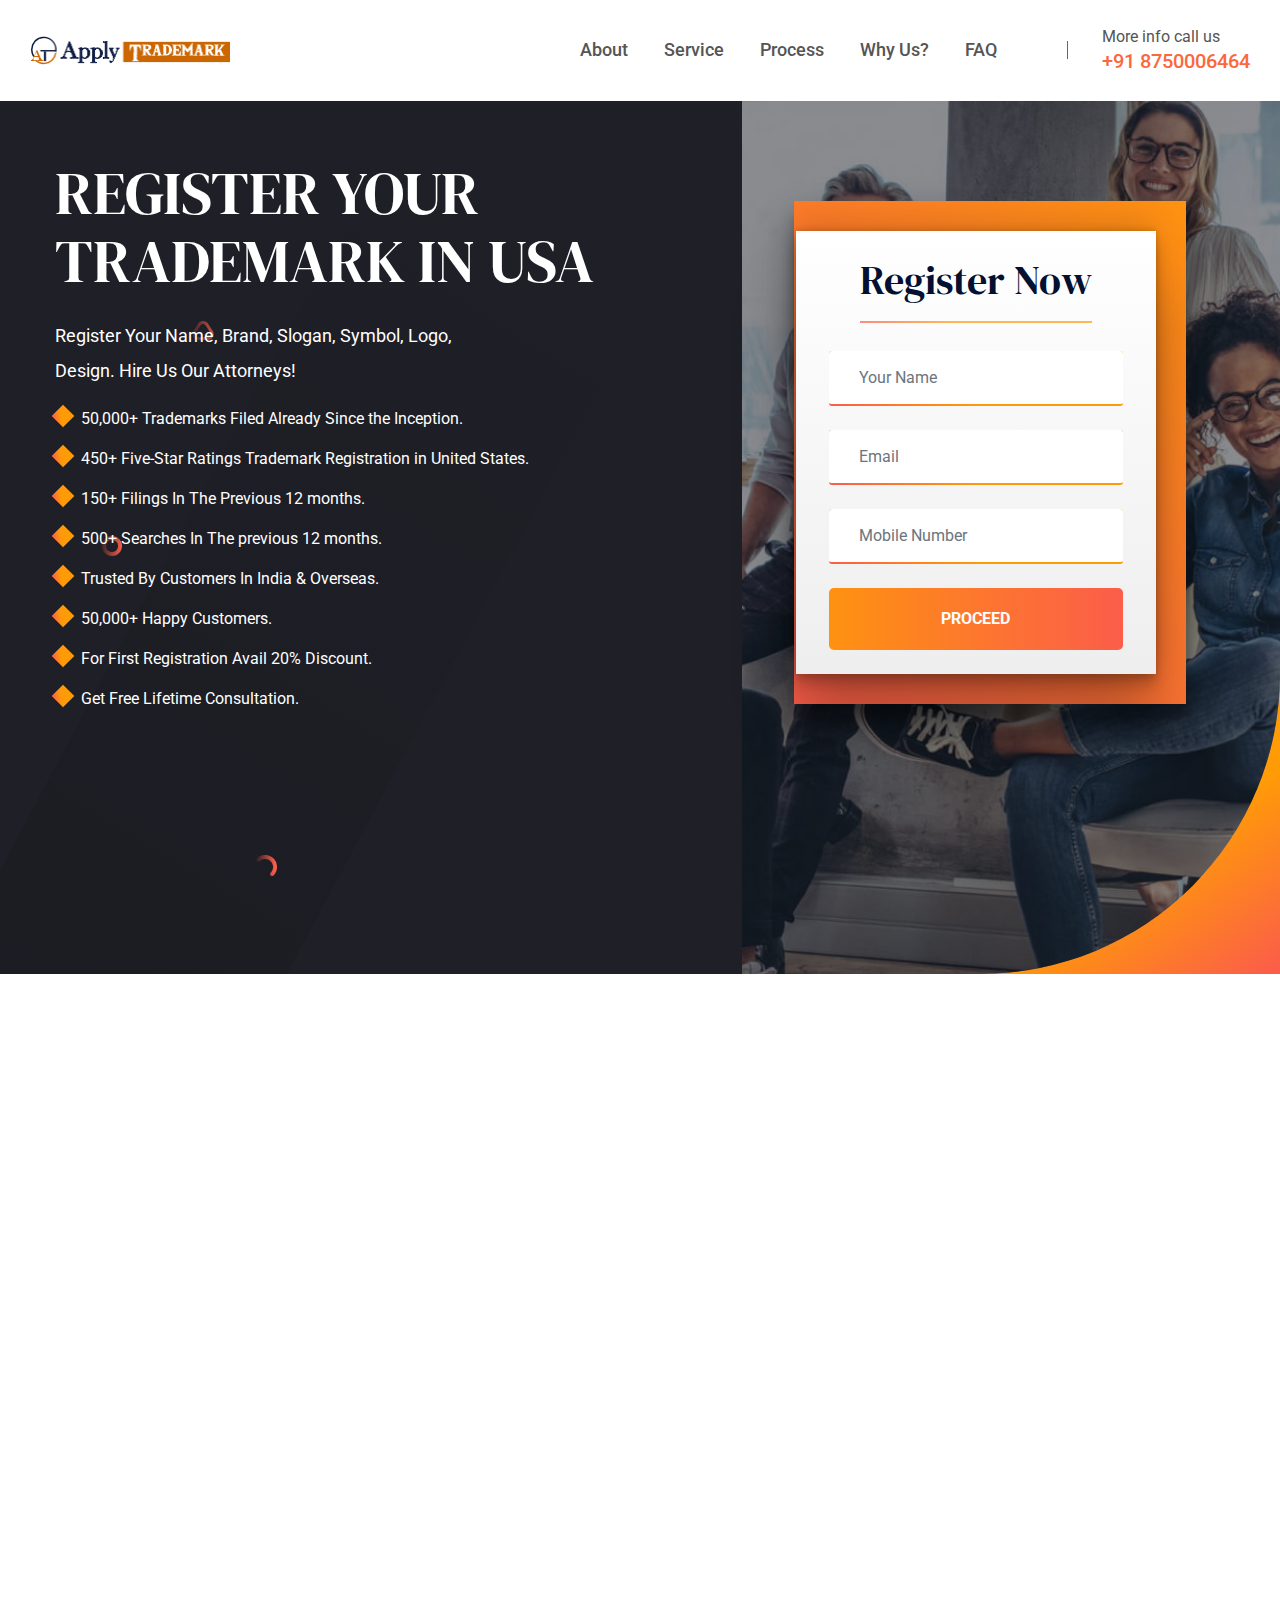
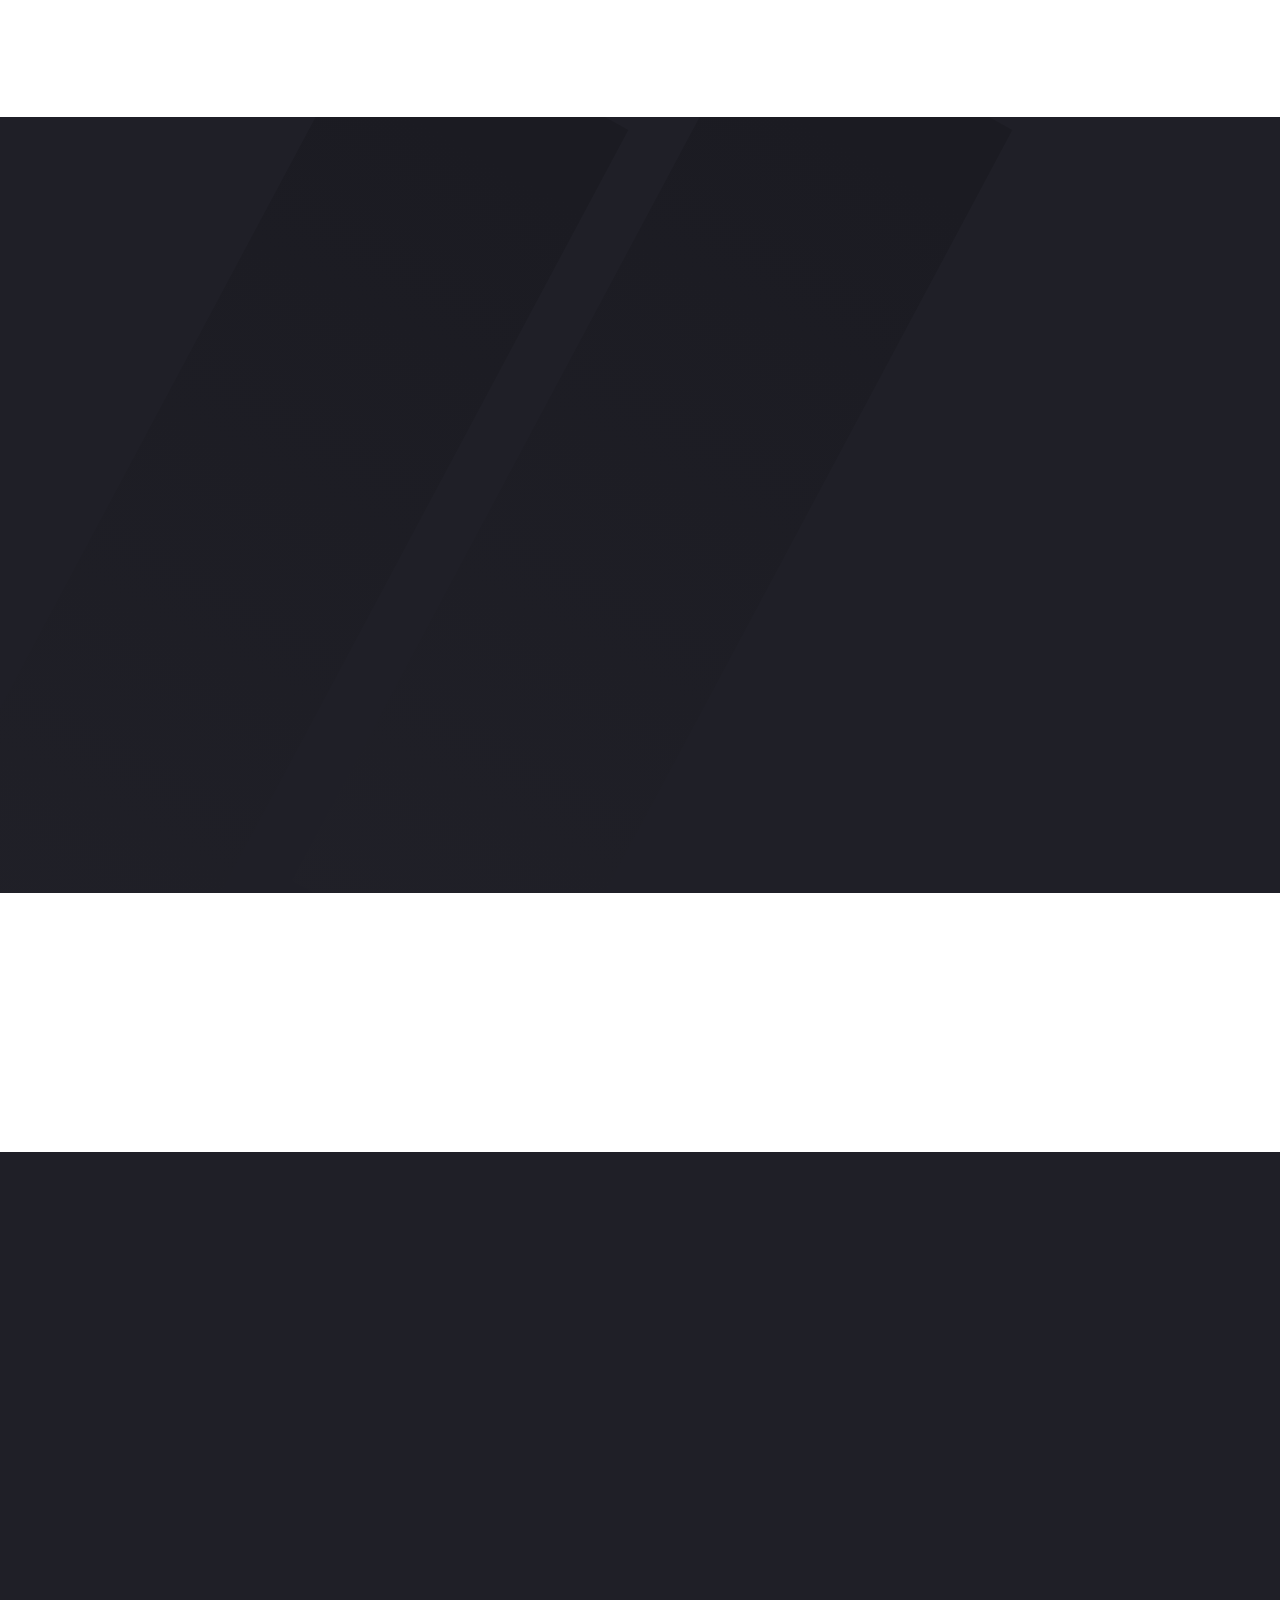
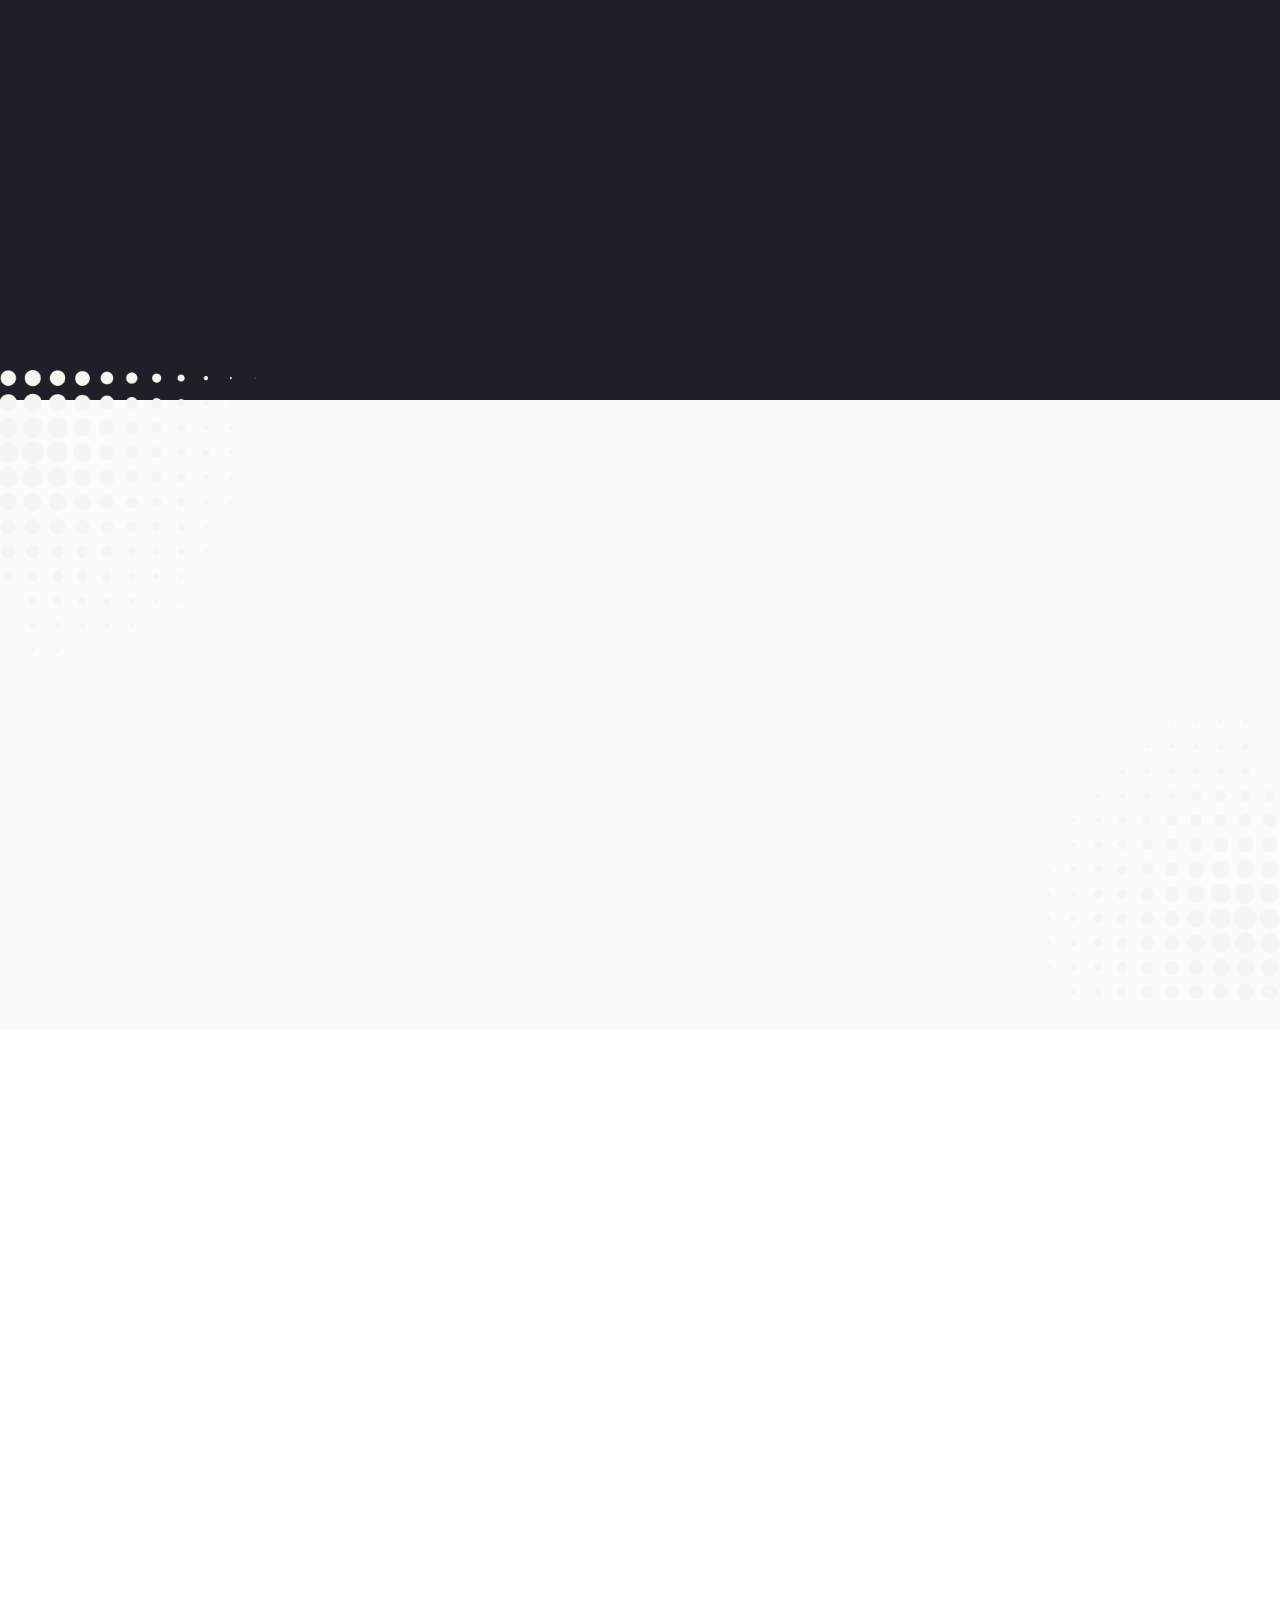
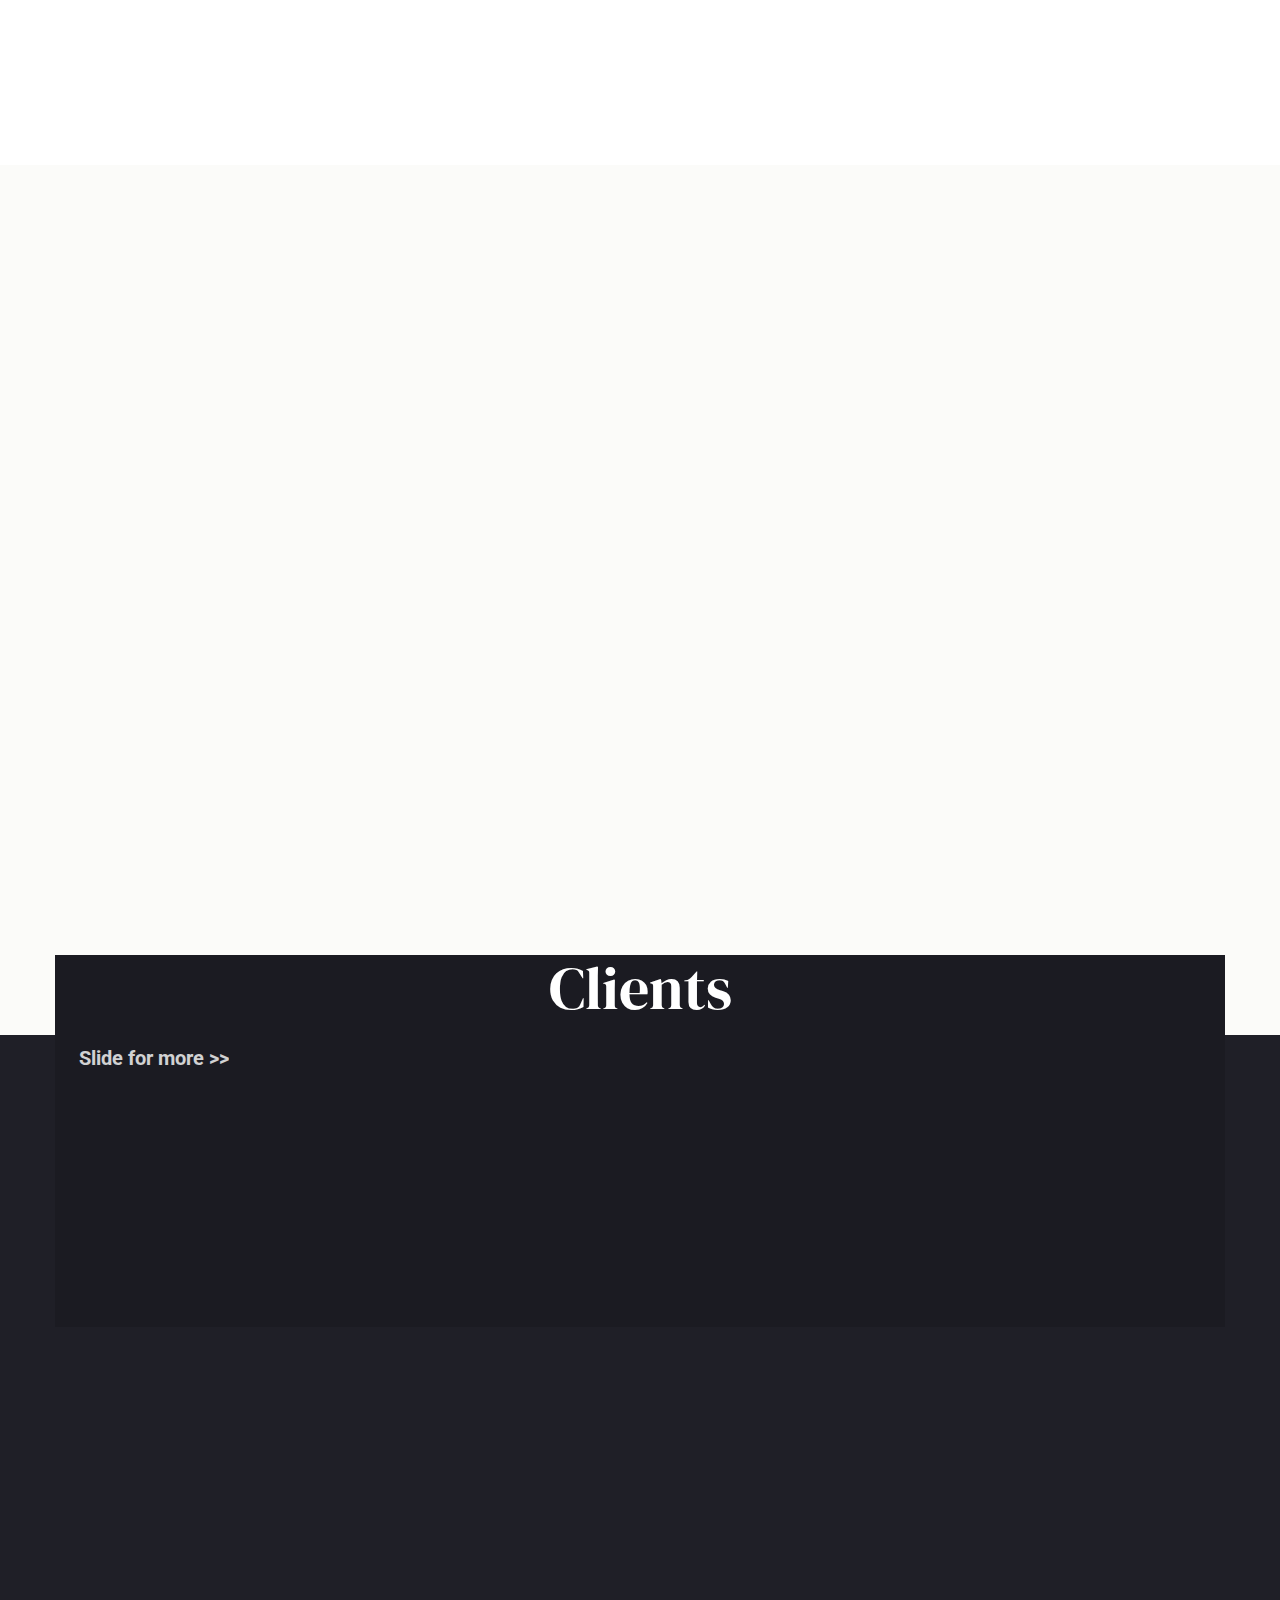
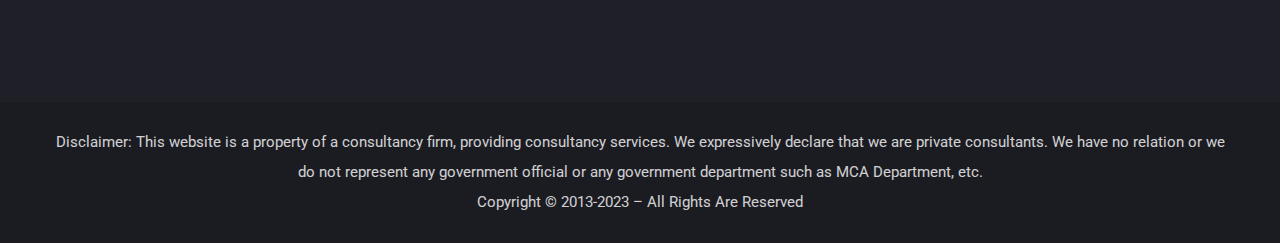
==== commit d8595f43: "update in service" ====
--- a/index.html
+++ b/index.html
@@ -23,15 +23,10 @@
 <body>
     <div class="page-wrapper">
 
-        <!-- preloader area start -->
-        <div class="preloader" id="preloader">
-            <div class="preloader-inner"></div>
-        </div>
-        <!-- preloader area end -->
-
+     
         <!-- search popup start-->
         <!-- search popup end-->
-        <div class="body-overlay" id="body-overlay"></div>
+      
 
         <!-- navbar start -->
         <!-- <div class="navbar-top style-one bgc-black py-15 rpy-10">
@@ -96,11 +91,11 @@
 
 
         <!-- hero Area start -->
-        <div class="hero-area bgc-black py-250 rpy-150 rel z-1">
+        <div class="hero-area bgc-black py-250 rel z-1">
             <div class="container">
                 <div class="row">
                     <div class="col-lg-7 col-md-12 col-sm-10">
-                        <div class="hero-content text-white pt-90 rpt-45 wow fadeInUp delay-0-2s">
+                        <div class="hero-content text-white pt-90 rpt-45">
                             <h1>Register Your Trademark In USA</h1>
                             <p>Register Your Name, Brand, Slogan, Symbol, Logo, Design. Hire us our attorneys!</p>
                             <ul class="ullist">
@@ -160,10 +155,10 @@
                 </div>
                
             </div>
-            <div class="hero-image-part bgs-cover" style="background-image: url(assets/images/hero/hero-right.jpg);">
+            <div class="hero-image-part bgs-cover d-sm-block d-none" style="background-image: url(assets/images/hero/hero-right.jpg);">
               
             </div>
-            <div class="hero-shapes">
+            <div class="hero-shapes d-sm-block d-none">
                 <img class="shape one" src="assets/images/shapes/hero-shape1.png" alt="Shape">
                 <img class="shape two" src="assets/images/shapes/hero-shape2.png" alt="Shape">
                 <img class="shape three" src="assets/images/shapes/hero-shape3.png" alt="Shape">
--- a/assets/css/style.css
+++ b/assets/css/style.css
@@ -5537,9 +5537,7 @@
 /*******************************************************/
 
 @media only screen and (max-width: 575px) {
-    .hero-content {
-        padding-right: 66px;
-    }
+
 }
 
 .hero-content h1 {
@@ -5695,7 +5693,6 @@
 
 @media only screen and (max-width: 575px) {
     .hero-area {
-        padding-top: 120px;
         padding-bottom: 120px;
     }
 }
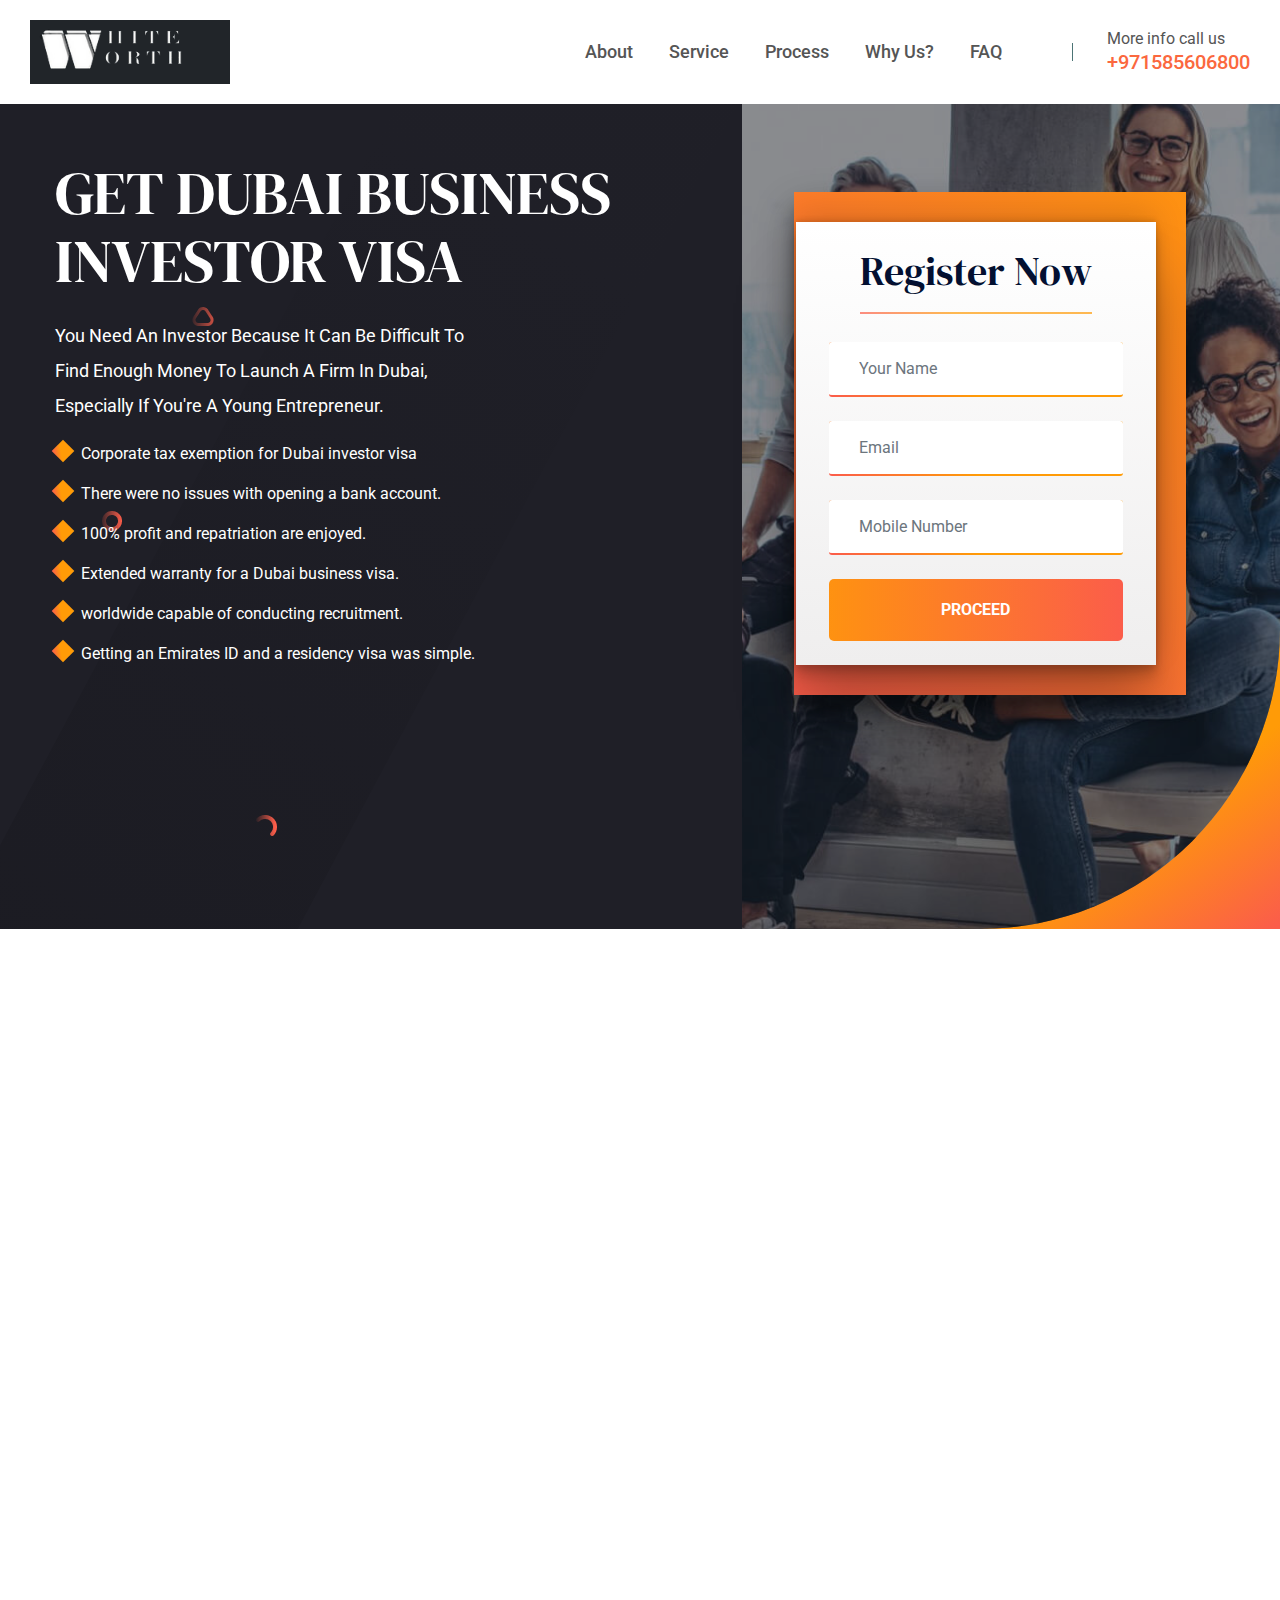
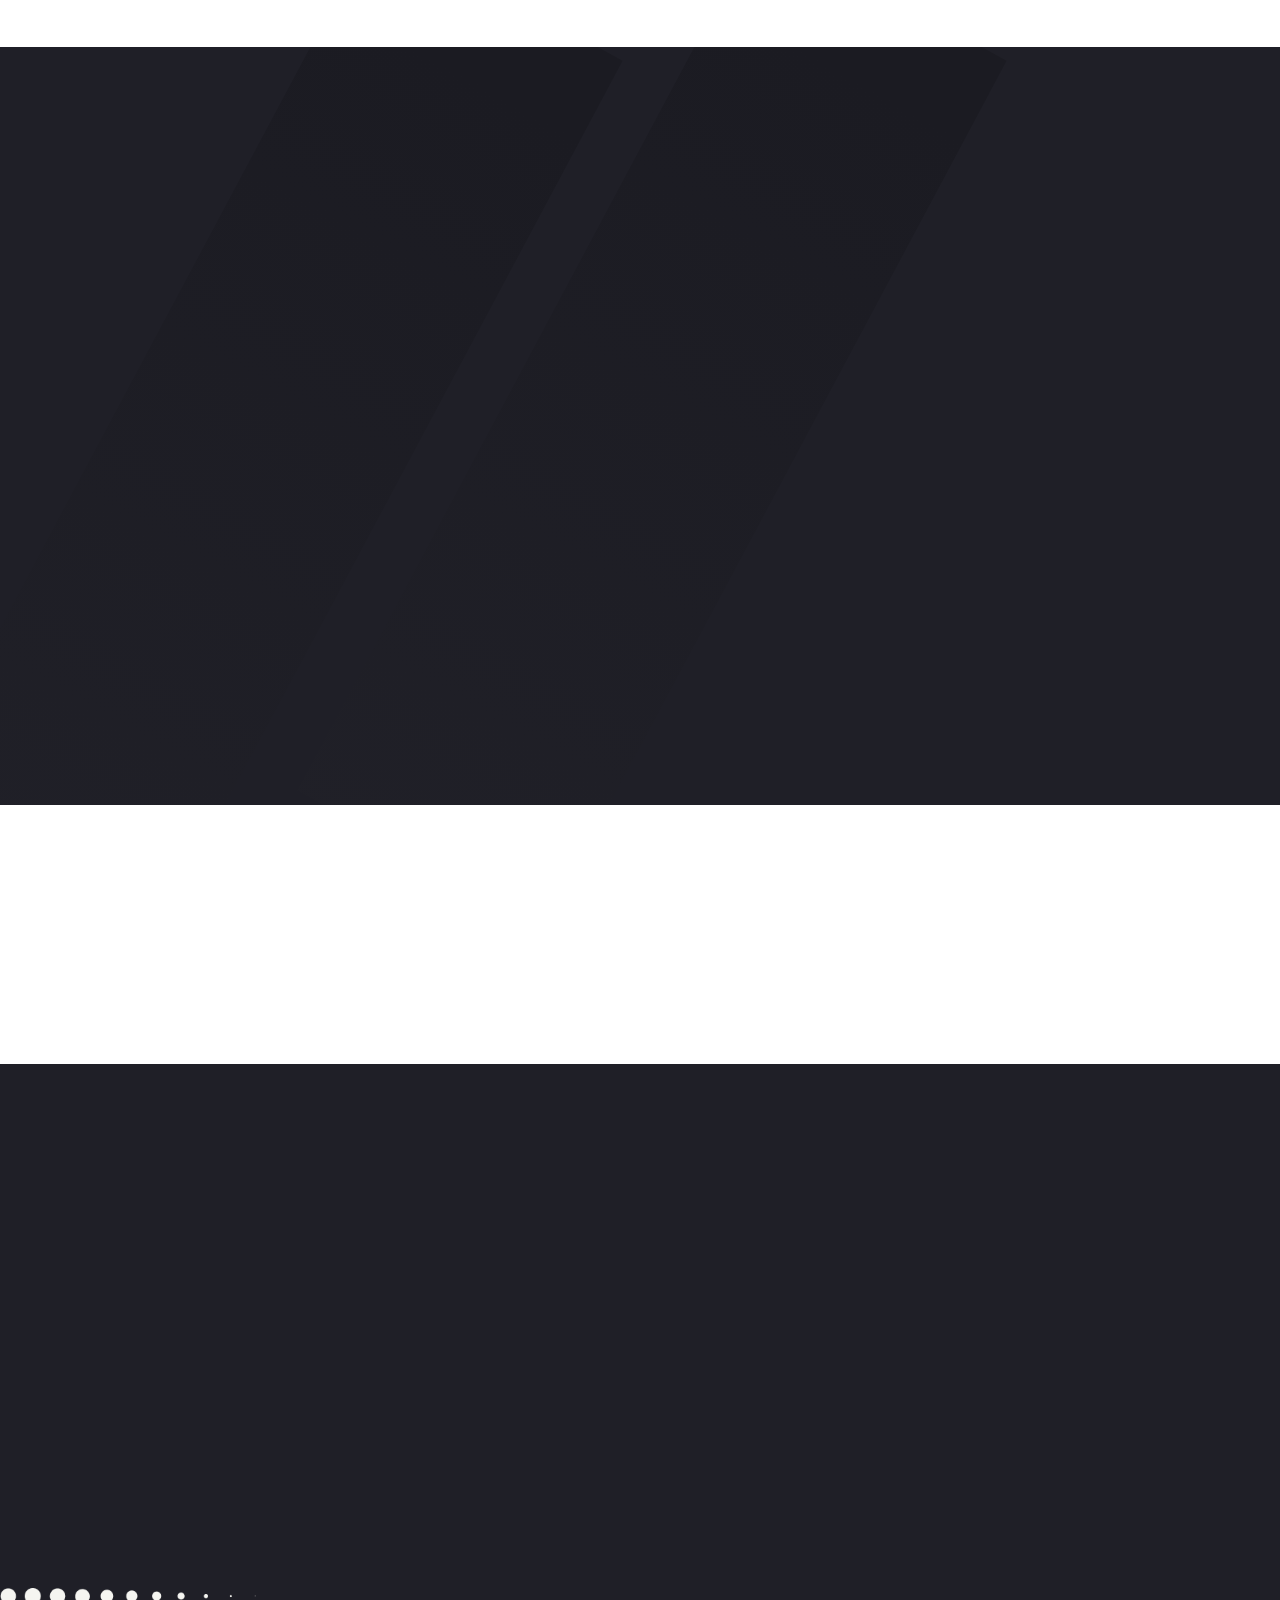
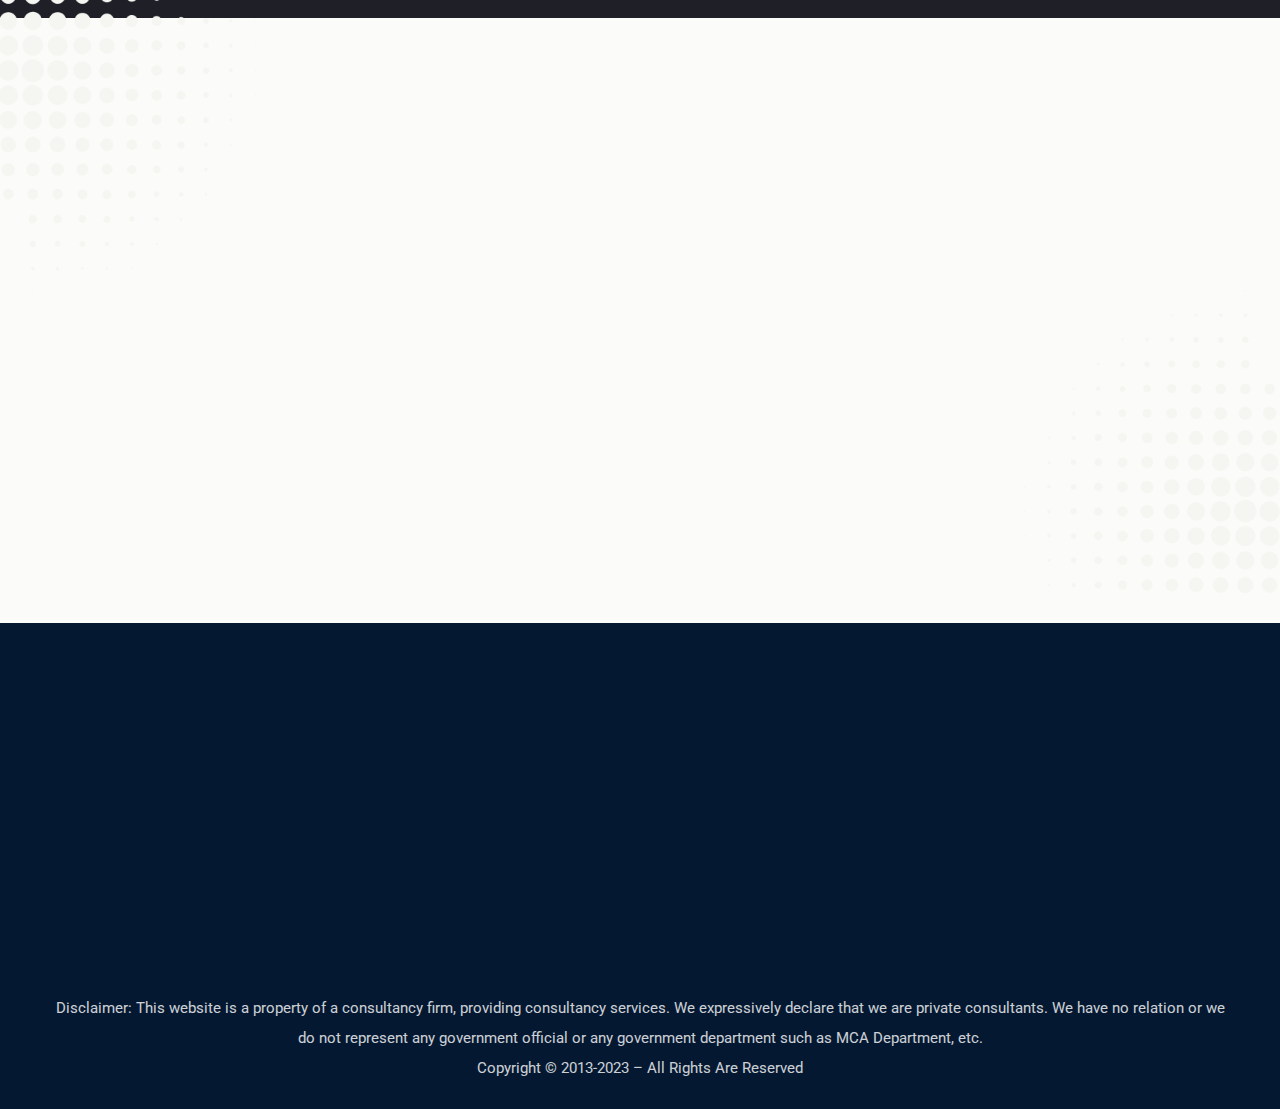
==== commit 96b043f1: "Update in usa" ====
--- a/index.html
+++ b/index.html
@@ -6,8 +6,8 @@
     <meta name="viewport" content="width=device-width, initial-scale=1.0">
     <meta http-equiv="X-UA-Compatible" content="IE=edge" />
     <meta http-equiv="X-UA-Compatible" content="ie=edge">
-    <meta name="description" content="Trust our attorneys for managing your Trademark Registration USA! Flat fee! No hidden charges! Contact us today!">
-    <title>Get fast, Streamlined & Affordable Trademark Registration in USA</title>
+    <meta name="description" content="Apply for a Dubai investor visa if you want to start your own business & take advantage of variety of special privileges like choice of workspaces etc.">
+    <title>Save 50% on Dubai Investor Visa Services </title>
     <link rel=icon href="assets/images/logos/favicon.png" sizes="20x20" type="image/png">
 
     <!-- Stylesheet -->
@@ -61,7 +61,7 @@
                     </button>
                 </div>
                 <div class="logo">
-                    <a href="index.html"><img src="assets/images/logos/applytradeforweblogo.png" alt="img"></a>
+                    <a href="index.html"><img class="bg-dark" src="assets/images/logos/White-2.png" alt="img"></a>
                 </div>
                 <div class="collapse navbar-collapse" id="Iitechie_main_menu">
                   <ul class="navbar-nav menu-open text-lg-end">
@@ -82,7 +82,7 @@
                    
                     <div class="more-info">
                         <span>More info call us</span>
-                        <a href="callto:8750006464">+91 8750006464</a>
+                        <a href="callto:8750006464">+971585606800</a>
                     </div>
                 </div>
             </div>
@@ -96,18 +96,17 @@
                 <div class="row">
                     <div class="col-lg-7 col-md-12 col-sm-10">
                         <div class="hero-content text-white pt-90 rpt-45">
-                            <h1>Register Your Trademark In USA</h1>
-                            <p>Register Your Name, Brand, Slogan, Symbol, Logo, Design. Hire us our attorneys!</p>
+                            <h1>Get Dubai Business Investor Visa</h1>
+                            <p>You need an investor because it can be difficult to find enough money to launch a firm in Dubai, especially if you're a young entrepreneur.</p>
                             <ul class="ullist">
-                                <li>50,000+ Trademarks Filed Already Since the Inception.</li>
-                                <li>450+ Five-Star Ratings Trademark Registration in United States.</li>
-                                <li>150+ Filings In The Previous 12 months.</li>
-                                <li>500+ Searches In The previous 12 months.</li>
-                                <li>Trusted By Customers In India & Overseas.</li>
-                                <li>50,000+ Happy Customers.</li>
-                                <li>For First Registration Avail 20% Discount.</li>
-                                <li>Get Free Lifetime Consultation.</li>
+                                <li>Corporate tax exemption for Dubai investor visa</li>
+                                <li>There were no issues with opening a bank account.</li>
+                                <li>100% profit and repatriation are enjoyed.</li>
+                                <li>Extended warranty for a Dubai business visa.</li>
+                                <li>worldwide capable of conducting recruitment.</li>
+                                <li>Getting an Emirates ID and a residency visa was simple.</li>
                             </ul>
+                            
                         </div>
                     </div>
                     <div class="col-lg-5 col-12">
@@ -184,20 +183,22 @@
                         <div class="about-content-part wow fadeInRight delay-0-2s">
                             <div class="section-title mb-30">
                                 <!-- <span class="sub-title">About Us</span> -->
-                                <h2>Why register your trademark?</h2>
-                            </div>
-                            <p>The majority of the brands, symbols, and logos of the organizations that you might be knowing have already been registered.  A registered trademark imparts businesses the presumption of ownership along with the presumed right for utilizing their brands nationwide, rendering broader protection legally.  After brand registration, you can present yourself as a highly established as well as a serious business. </p>
-                            <!-- <ul class="ullist">
-                                <li>50,000+ Trademarks Filed Already Since the Inception.</li>
-                                <li>450+ Five-Star Ratings Trademark Registration in United States.</li>
-                                <li>150+ Filings In The Previous 12 months.</li>
-                                <li>500+ Searches In The previous 12 months.</li>
-                                <li>Trusted By Customers In India & Overseas.</li>
-                                <li>50,000+ Happy Customers.</li>
-                                <li>For First Registration Avail 20% Discount.</li>
-                                <li>Get Free Lifetime Consultation.</li>
-                            </ul> -->
-                            <div class="row">
+                                <h2>Dubai Investor Visa</h2>
+                            </div>
+                            <p>With a wealth of business options for growth and staying in the country, Dubai attracts foreign investors when it comes to the business establishment. <br>
+
+                                For a period of three years, the Ministry of the UAE issues a Dubai investor visa to expatriate investors to encourage foreign investment in the United Arab Emirates. The visa is required to have the UAE stamp on it and legalizes the entire process leading to UAE residence by carrying out business endeavors and ultimately leaving the country. In order to comply with UAE law, one must apply for a partner's visa, also known as a Dubai investor visa. 
+                                 </p>
+                            <h2> Package Include</h2>
+                            <ul class="ullist">
+                                <li>Dubai residency permit.</li>
+                                <li>Third-party processing visas.</li>
+                                <li>Immigration record.</li>
+                                <li>Dubai ID.</li>
+                                <li>Pre-approval.</li>
+                                <li>business permit.</li>
+                            </ul>
+                            <!-- <div class="row">
                                 <div class="col-xl-6 col-lg-12 col-md-6">
                                     <div class="about-feature-item">
                                         <h4><span>01</span>Exclusive Rights</h4>
@@ -223,7 +224,7 @@
                                         </p>
                                     </div>
                                 </div>
-                            </div>
+                            </div> -->
                             <!-- <a href="about.html" class="theme-btn">Discover More</a> -->
                         </div>
                     </div>
@@ -241,18 +242,19 @@
                                 <div class="consulting-firm-content wow fadeInUp delay-0-2s">
                                     <div class="section-title text-white mb-60">
                                        
-                                        <h2>How Our Trademark Service Helps?</h2>
+                                        <h2>Essential paperwork for a business visa for Dubai</h2>
                                         <ul class="ullist">
-                                            <li>Prohibit others from misusing your mark</li>
-                                            <li>Render value to businesses</li>
-                                            <li>Imparts strength to your copyrights</li>
-                                            <li>Prevention of import/export of goods infringement</li>
-                                            <li>Setting up of priority date from when your trademark become officially yours</li>
-                                            <li>Protection of domain name</li>
-                                            </ul>
-                                        <p>With extensive expertise & many decades of experience in the industry, our firm delivers the most attentive, tailored & personalized Trademark registration in the USA. </p>
-                                        <p>Our team of expert attorneys will render a straightforward assessment of your individualized case, discussing with you all the options that are available along with answering questions and clearing all doubts that you have in mind.</p>
-                                    </div>
+                                            <li>Passport Size photo.</li>
+                                            <li>The partnership agreement, service agent agreement, and trade license (copies).</li>
+                                            <li>Visa and passport for Dubai investor visa.</li>
+                                            <li>LLC contract with a copy of the MOA.</li>
+                                            <li>information on the partners.</li>
+                                            <li>the immigration establishment card.</li>
+                                            <li>Financial statement.</li>
+                                            <li>Emirates ID of Partners/PRO and medical history.</li>
+                                        </ul>
+                                        
+                                        </div>
                                 </div>
                             </div>
                             <!-- <div class="col-md-6">
@@ -365,8 +367,16 @@
                     <div class="col-xl-12 col-lg-12 wow fadeInRight delay-0-2s">
                         <div class="section-title text-white">
                             <span class="sub-title">Process</span>
-                            <h2>How Trademark Registration Process Work?</h2>
-                        </div>
+                            <h2 class="text-capitalize">Procedures  for Dubai investor visa </h2>
+                        </div>
+                        <ul class="ullist text-capitalize text-white">
+                            <li>completing the application for a visa for investors in Dubai.</li>
+                            <li>submission of the required paperwork.</li>
+                            <li>granting of a visa.</li>
+                            <li>getting a medical checkup.</li>
+                            <li>requesting an Emirates ID.</li>
+                            <li>putting a visa stamp on a passport.</li>
+                        </ul>
                     </div>
                     <!-- <div class="col-lg-4 wow fadeInLeft delay-0-2s">
                         <div class="title-btn text-lg-end mt-20 mb-30">
@@ -374,54 +384,7 @@
                         </div>
                     </div> -->
                 </div>
-                <div class="row no-gap">
-                    <div class="col-xl-6 col-md-6">
-                        <div class="service-item style-two wow fadeInUp delay-0-2s">
-                            <div class="icon">
-                                <i class="fa fa-assistive-listening-systems"></i>
-                            </div>
-                            <div class="content">
-                                <h4>Free attorney assessment</h4>
-                                <p>For registration, your trademark is required to meet uniqueness criteria. Get results & recommendations from our expert attorneys within 24 hours.</p>
-                            </div>
-                        </div>
-                    </div>
-                    <div class=" col-md-6">
-                        <div class="service-item style-two wow fadeInUp delay-0-4s">
-                            <div class="icon">
-                                <i class="fa fa-passport"></i>
-                            </div>
-                            <div class="content">
-                                <h4>Drafting application</h4>
-                                <p>After the completion of your order, our experts will be preparing an application draft. After getting your approval, our attorneys will be filing it on your behalf, representing yours legally.</p>
-                            </div>
-                        </div>
-                    </div>
-                    <div class=" col-md-6">
-                        <div class="service-item style-two wow fadeInUp delay-0-6s">
-                            <div class="icon">
-                                <i class="fa fa-users-between-lines"></i>
-                            </div>
-                            <div class="content">
-                                <h4>USPTO Examination</h4>
-                                <p>The trademark application will be assessed by the USPTO (Intellectual Property Office) and will be published out both for the potential applications as well as final approval.</p>
-                            </div>
-                        </div>
-                    </div>
-                    <div class=" col-md-6">
-                        <div class="service-item style-two wow fadeInUp delay-0-2s">
-                            <div class="icon">
-                                <i class="fa fa-check-circle"></i>
-                            </div>
-                            <div class="content">
-                                <h4>Completion of registration Procedure</h4>
-                                <p>After successful registration, your trademark will be holding a validity of 10 years from the application filing date. Also, it is going to retain the priority, all throughout the procedure.</p>
-                            </div>
-                        </div>
-                    </div>
-                    
-                </div>
-
+                
             </div>
         </section>
         <!-- services Area end -->
@@ -441,17 +404,15 @@
                         <div class="why-choose-content mb-50 wow fadeInRight delay-0-2s">
                             <div class="section-title mb-30">
                                 <span class="sub-title">Why choose us</span>
-                                <h2>Why choose us for trademark registration in USA?</h2>
+                                <h2>Why an investment visa for Dubai?</h2>
                             </div>
                             <ul class="ullist">
-                                <li>Expert attorneys led the filing process</li>
-                                <li>Free, no-obligation personalized consultation</li>
-                                <li>No hidden charges</li>
-                                <li>Straightforward, quick & cost-effective trademark registration</li>
-                                <li>End-to-end protection of your brand</li>
-                                <li>World’s most trusted trademark service provider</li>
-                                <li>99.9% customer approval</li>
-                                <li>50,000+ trademark already managed</li>
+                                <li>Instant cash is available for business or startup ventures.</li>
+                                <li>a good network of experts and investors in several fields.</li>
+                                <li>Good business ideas and investor strategies.</li>
+                                <li>Obtaining a Dubai investor visa is easy.</li>
+                                <li>benefits of 100% foreign ownership.</li>
+                                <li>tax policy that is beneficial to investors.</li>
                             </ul>
                             
                         </div>
@@ -467,189 +428,18 @@
         <!-- why choose Area end -->
 
 
-        <!-- FAQ area start -->
-        <section class="faq-area" id="faq">
-            <div class="container">
-                <div class="row large-gap align-items-center">
-                    <div class="col-lg-7">
-                        <div class="faq-image-part pt-10 rmb-55 wow fadeInRight delay-0-2s">
-                            <img src="assets/images/faq/home1faq.jpg" alt="FAQ">
-                        </div>
-                    </div>
-                    <div class="col-lg-5">
-                        <div class="faq-content-part wow fadeInLeft delay-0-2s">
-                            <div class="section-title mb-55">
-                                <span class="sub-title">FAQ</span>
-                                <h2>People What’s want to know about us</h2>
-                            </div>
-                            <div class="accordion" id="faqAccordion">
-                                <div class="accordion-item">
-                                    <h4 class="accordion-header" id="headingOne">
-                                        <button type="button" class="collapsed"  data-bs-toggle="collapse" data-bs-target="#collapseOne" aria-expanded="false" aria-controls="collapseOne">
-                                            Why trademark is important?
-                                        </button>
-                                    </h4>
-                                    <div id="collapseOne" class="accordion-collapse collapse " aria-labelledby="headingOne" data-bs-parent="#faqAccordion">
-                                        <div class="accordion-body">
-                                            The trademark is a representation of the word, logo, symbol, or any other mark which is responsible for the identification as well as differentiation of the good’s source of one entity to that of the other. Also, it imparts the presumed right to the registrant to make use of their brand anywhere in the country. 
-                                        </div>
-                                    </div>
-                                </div>
-                                <div class="accordion-item">
-                                    <h4 class="accordion-header" id="headingTwo">
-                                        <button class="collapsed" type="button" data-bs-toggle="collapse" data-bs-target="#collapseTwo" aria-expanded="false" aria-controls="collapseTwo">
-                                            What is the procedure of obtaining trademark registration in the United States?
-                                        </button>
-                                    </h4>
-                                    <div id="collapseTwo" class="accordion-collapse collapse" aria-labelledby="headingTwo" data-bs-parent="#faqAccordion">
-                                        <div class="accordion-body">
-                                            After applying, USPTO (United States Patent & trademark office) will be assigned a lawyer for reviewing of the proposed trademark. Ideally, the trademark registration procedure is completed within 6 months. However, this procedure may get extended to many years in case any sort of legal issue arises during the assessment procedure. Upon approval of the trademark, the authority will be issuing you Registration Certificate (in case you are already utilizing the trademark). Otherwise, a notice of 1allowance under the provision when you are intending to utilize the mark later.
-                                        </div>
-                                    </div>
-                                </div>
-                                <div class="accordion-item">
-                                    <h4 class="accordion-header" id="headingThree">
-                                        <button class="collapsed" type="button" data-bs-toggle="collapse" data-bs-target="#collapseThree" aria-expanded="false" aria-controls="collapseThree">
-                                            For how long my trademark remains valid in US?
-                                        </button>
-                                    </h4>
-                                    <div id="collapseThree" class="accordion-collapse collapse" aria-labelledby="headingThree" data-bs-parent="#faqAccordion">
-                                        <div class="accordion-body">
-                                            After registration, your trademark is holding validity for 10 years.
-                                        </div>
-                                    </div>
-                                </div>
-                                <div class="accordion-item">
-                                    <h4 class="accordion-header" id="headingFour">
-                                        <button class="collapsed" type="button" data-bs-toggle="collapse" data-bs-target="#collapseFour" aria-expanded="false" aria-controls="collapseFour">
-                                            Do I require US citizenship for obtaining a trademark?
-                                        </button>
-                                    </h4>
-                                    <div id="collapseFour" class="accordion-collapse collapse" aria-labelledby="headingFour" data-bs-parent="#faqAccordion">
-                                        <div class="accordion-body">
-                                            No, you don’t need US citizenship! The applicant is required to mention citizenship but it doesn’t need to be necessarily of the US. In the case of dual citizenship, it is mandatory to choose the citizenship that you wish to get printed upon in the official registration certification.
-                                        </div>
-                                    </div>
-                                </div>
-                            </div>
-                        </div>
-                    </div>
-                </div>
-            </div>
-        </section>
-        <!-- FAQ Area end -->
-
-        <!-- testimonial area start -->
-        <section class="testimonial-area bgc-lighter p-50 pb-90">
-            <div class="container">
-                <div class="row justify-content-center">
-                    <div class="col-xl-6 col-lg-8">
-                        <div class="section-title text-center mb-55 wow fadeInUp delay-0-2s">
-                            <span class="sub-title">Testmonial</span>
-                            <h2>What Our Loving Clients Saying</h2>
-                            <!-- <p>Same as saying through shrinking from toil and pain. These cases are perfemple and eas distinguish.</p> -->
-                        </div>
-                    </div>
-                </div>
-                <div class="testimonial-active">
-                    <div class="testimonial-item wow fadeInUp delay-0-2s">
-                        <div class="author-image">
-                            <img src="assets/images/testimonials/testi-author1.jpg" alt="Author">
-                        </div>
-                        <p>When I hired LegalRaasta for USA trademark registration services, things became faster & straightforward.  The attorneys were cordial, very professional, and expert in their job. Give a 5/5 rating! Highly recommended!</p>
-                        <h5 class="name">Esther Howard</h5>
-                        <span class="designation">Client, USA</span>
-                    </div>
-                    <div class="testimonial-item wow fadeInUp delay-0-4s">
-                        <div class="author-image">
-                            <img src="assets/images/testimonials/testi-author2.jpg" alt="Author">
-                        </div>
-                        <p>Outstanding logo registration service from attorneys of this company. The attorney who advocated for my brand confidently resolved my conflicting logo successfully. Couldn’t be happier! Thank you very much!</p>
-                        <h5 class="name">Robart Jonson</h5>
-                        <span class="designation">CEO, Mindmileu</span>
-                    </div>
-                    <div class="testimonial-item wow fadeInUp delay-0-6s">
-                        <div class="author-image">
-                            <img src="assets/images/testimonials/testi-author3.jpg" alt="Author">
-                        </div>
-                        <p>Initially, I found the trademark registration process USA complicated & confusing. However, while working with wonderful attorneys from LegalRaasta, things become simpler, straightforward, and much more streamlined. Thank you very much for your support throughout the procedure!</p>
-                        <h5 class="name">Petty Johnson</h5>
-                        <span class="designation">CEO, Sunflux</span>
-                    </div>
-                    <div class="testimonial-item">
-                        <div class="author-image">
-                            <img src="assets/images/testimonials/member2.jpg" alt="Author">
-                        </div>
-                        <p>Apply Trademark offered Trademark Registration USA Services, with extraordinary experience, thorough research, and great support all through the procedure.  Thanks to the attorneys as we could reply to them about this matter while focusing on the core aspects of our business. Highly recommended!</p>
-                        <h5 class="name">ketherine Page</h5>
-                        <span class="designation">Client, USA</span>
-                    </div>
-                    <!-- <div class="testimonial-item">
-                        <div class="author-image">
-                            <img src="assets/images/testimonials/testi-author2.jpg" alt="Author">
-                        </div>
-                        <p>Hidden in themiddleoftex toreIpsertors on the repeatpchunk snecessamaking scelerisquinterdum leo atempsmodel sentence structuresto generate</p>
-                        <h5 class="name">Robart Jonson</h5>
-                        <span class="designation">CEO, SEO Mind</span>
-                    </div> -->
-                    <!-- <div class="testimonial-item">
-                        <div class="author-image">
-                            <img src="assets/images/testimonials/testi-author3.jpg" alt="Author">
-                        </div>
-                        <p>Hidden in themiddleoftex toreIpsertors on the repeatpchunk snecessamaking scelerisquinterdum leo atempsmodel sentence structuresto generate</p>
-                        <h5 class="name">Esther Howard</h5>
-                        <span class="designation">CEO, SEO Mind</span>
-                    </div> -->
-                </div>
-            </div>
-        </section>
-        <!-- testimonial Area end -->
-
+       
 
        
         <!-- footer area start -->
-        <footer class="footer-area bgc-black text-white">
-            <div class="container pb-25">
-                <div class="footer-top">
-                    <h1 class="text-center ">Clients</h1>
-                    <div class="row no-gap">
-                        <div class="col-lg-12">
-                            <p class="text-white fw-bold px-4 fs-5 py-2"> Slide for more <span class="fa fa-beat">>></span></p>
-                            <div class="footer-client-logo wow fadeInLeft delay-0-2s ">
-                                <a  class="footer-cl-item">
-                                   <img class="bg-secondary" src="assets/images/footer/lava.png" alt="Client Logo">
-                               </a>
-                                <a  class="footer-cl-item">
-                                   <img class="bg-secondary" src="assets/images/footer/india-rb.png" alt="Client Logo">
-                               </a>
-                                <a  class="footer-cl-item">
-                                   <img class="bg-secondary" src="assets/images/footer/strorebox.png" alt="Client Logo">
-                               </a>
-                               <a  class="footer-cl-item">
-                                <img  class="bg-secondary" src="assets/images/footer/gujau.png" alt="Client Logo">
-                            </a>
-                                <a  class="footer-cl-item">
-                                   <img  class="bg-secondary" src="assets/images/footer/weathercase.png" alt="Client Logo">
-                               </a>
-                              
-                                <a  class="footer-cl-item">
-                                   <img  class="bg-secondary" src="assets/images/footer/pasoori.png" alt="Client Logo">
-                               </a>
-                            </div>
-                        </div>
-                        <!-- <div class="col-lg-4">
-                            <div class="footer-hotline text-white wow fadeInRight delay-0-2s">
-                                <h3>Hot line</h3>
-                                <a href="tel:+91 8750006464" class="number">+91 8750006464</a>
-                            </div>
-                        </div> -->
-                    </div>
-                </div>
-                <div class="row justify-content-between">
+        <footer class="footer-area text-white" style="background-color:#041831;;">
+            <div class="container pb-25 pt-50">
+  
+                <div class="row justify-content-between ">
                     <div class="col-sm-6">
                         <div class="widget widget_about wow fadeInUp delay-0-2s">
                             <div class="footer-logo mb-25 ">
-                                <a href="index.html"><img class="p-2" src="assets/images/logos/applytradeforweblogo.png" style="background-color: aliceblue;" alt="Logo"></a>
+                                <a href="index.html"><img class="p-2" src="assets/images/logos/Logo.jpeg" width="200px"  alt="Logo"></a>
                             </div>
                             <p>Apply Trademark is your trusted partner for Trademark Registration, Trademark Search, Patent Registration and Copyright Registration which will transform your business and save you money and time both. </p>
                             <!-- <div class="social-style-one mt-20">
@@ -692,7 +482,7 @@
                                     <div class="icon"><i class="fa fa-phone"></i></div>
                                     <div class="content">
                                         <span>Phone Number</span>
-                                        <b><a href="callto:+91 8750006464">+91 8750006464</a></b>
+                                        <b><a href="callto:+971585606800">+971585606800</a></b>
                                     </div>
                                 </li>
                                 <!-- <li>
@@ -706,7 +496,7 @@
                                     <div class="icon"><i class="fa fa-location"></i></div>
                                     <div class="content">
                                         <span>Office Location</span>
-                                        <b>B-300, Saraswati Vihar, Ring road <br> (Near Pitampura Metro Station) Delhi, 110034</b>
+                                        <b>801 (02), Latifa Towers, <br> Sheikh Zayed Road , Dubai</b>
                                     </div>
                                 </li>
                             </ul>
@@ -714,7 +504,7 @@
                     </div>
                 </div>
             </div>
-            <div class="footer-bottom text-center pt-25 pb-10">
+            <div class="footer-bottom text-center pt-25 pb-10" style="background-color: #041831;;">
                 <div class="container">
                     <p>Disclaimer: This website is a property of a consultancy firm, providing consultancy services. We expressively declare that we are private consultants. We have no relation or we do not represent any government official or any government department such as MCA Department, etc. <br>     
                         Copyright © 2013-2023 – All Rights Are Reserved</p>
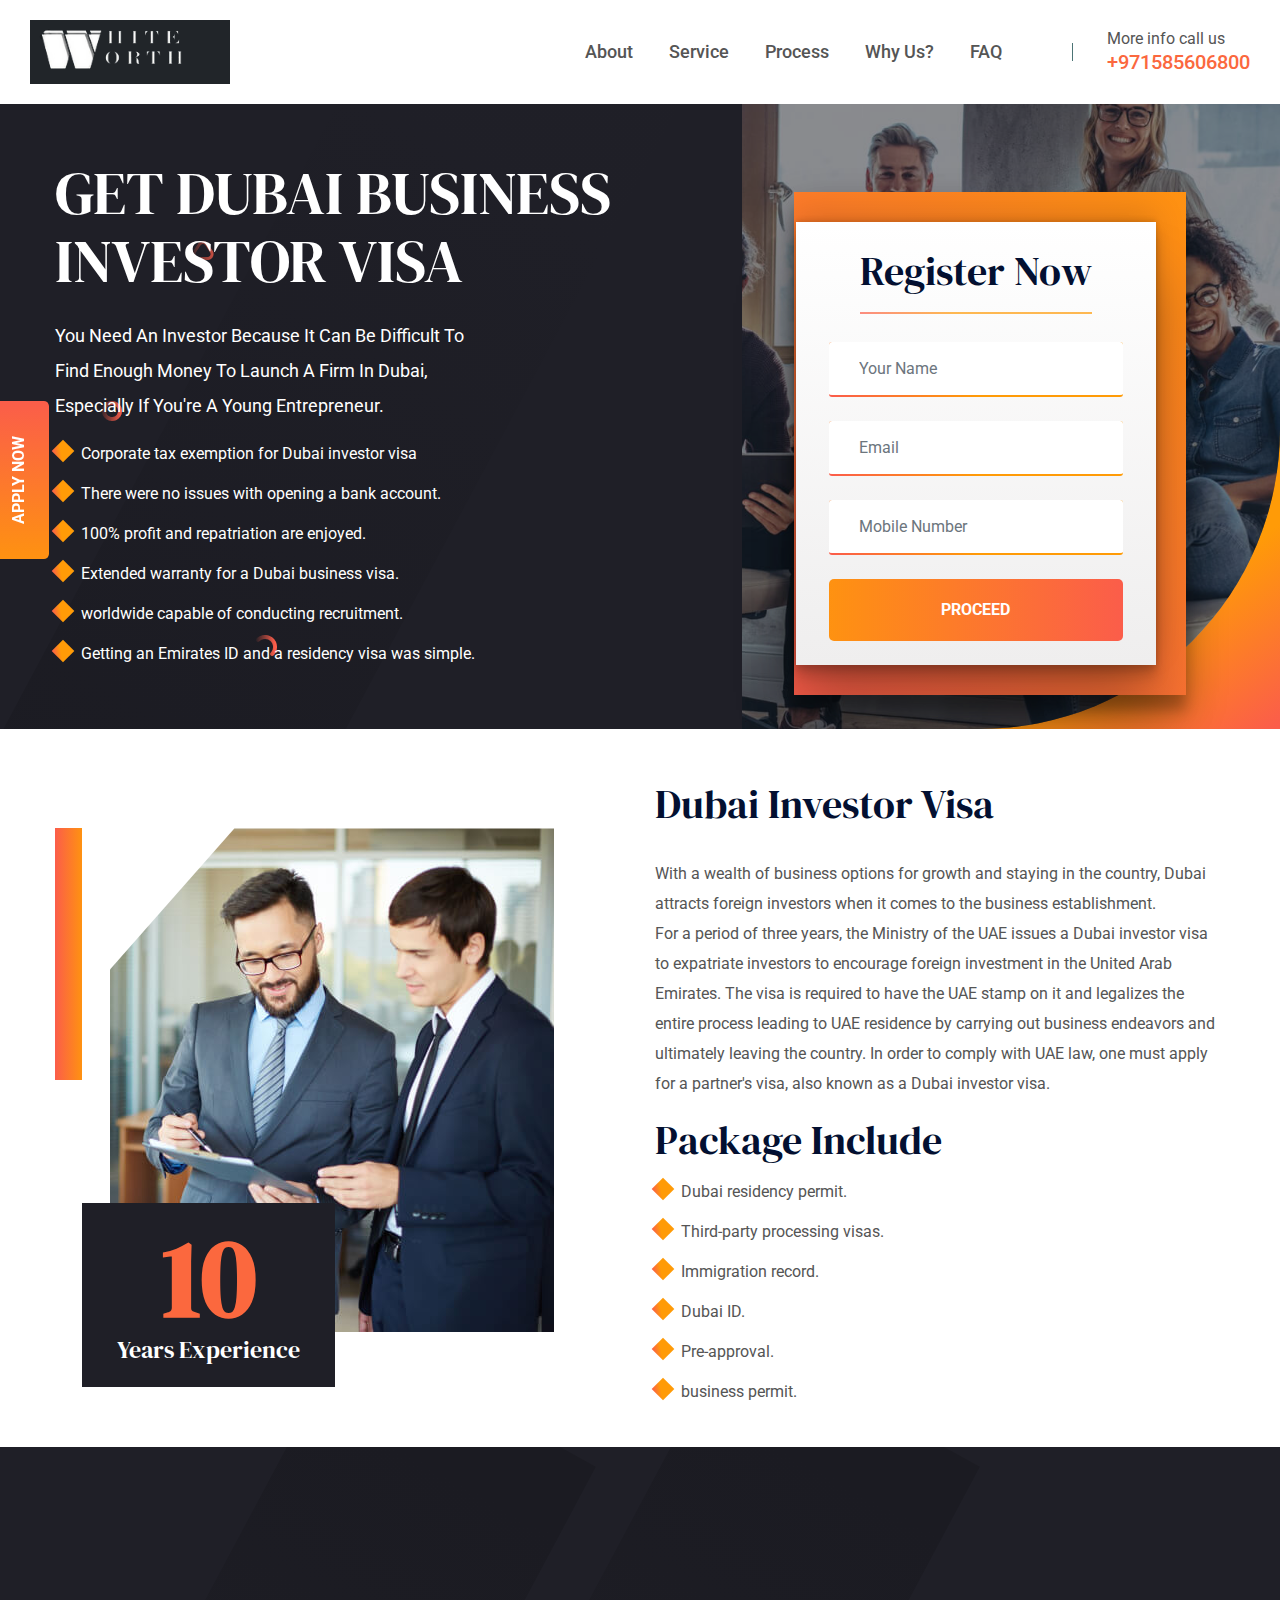
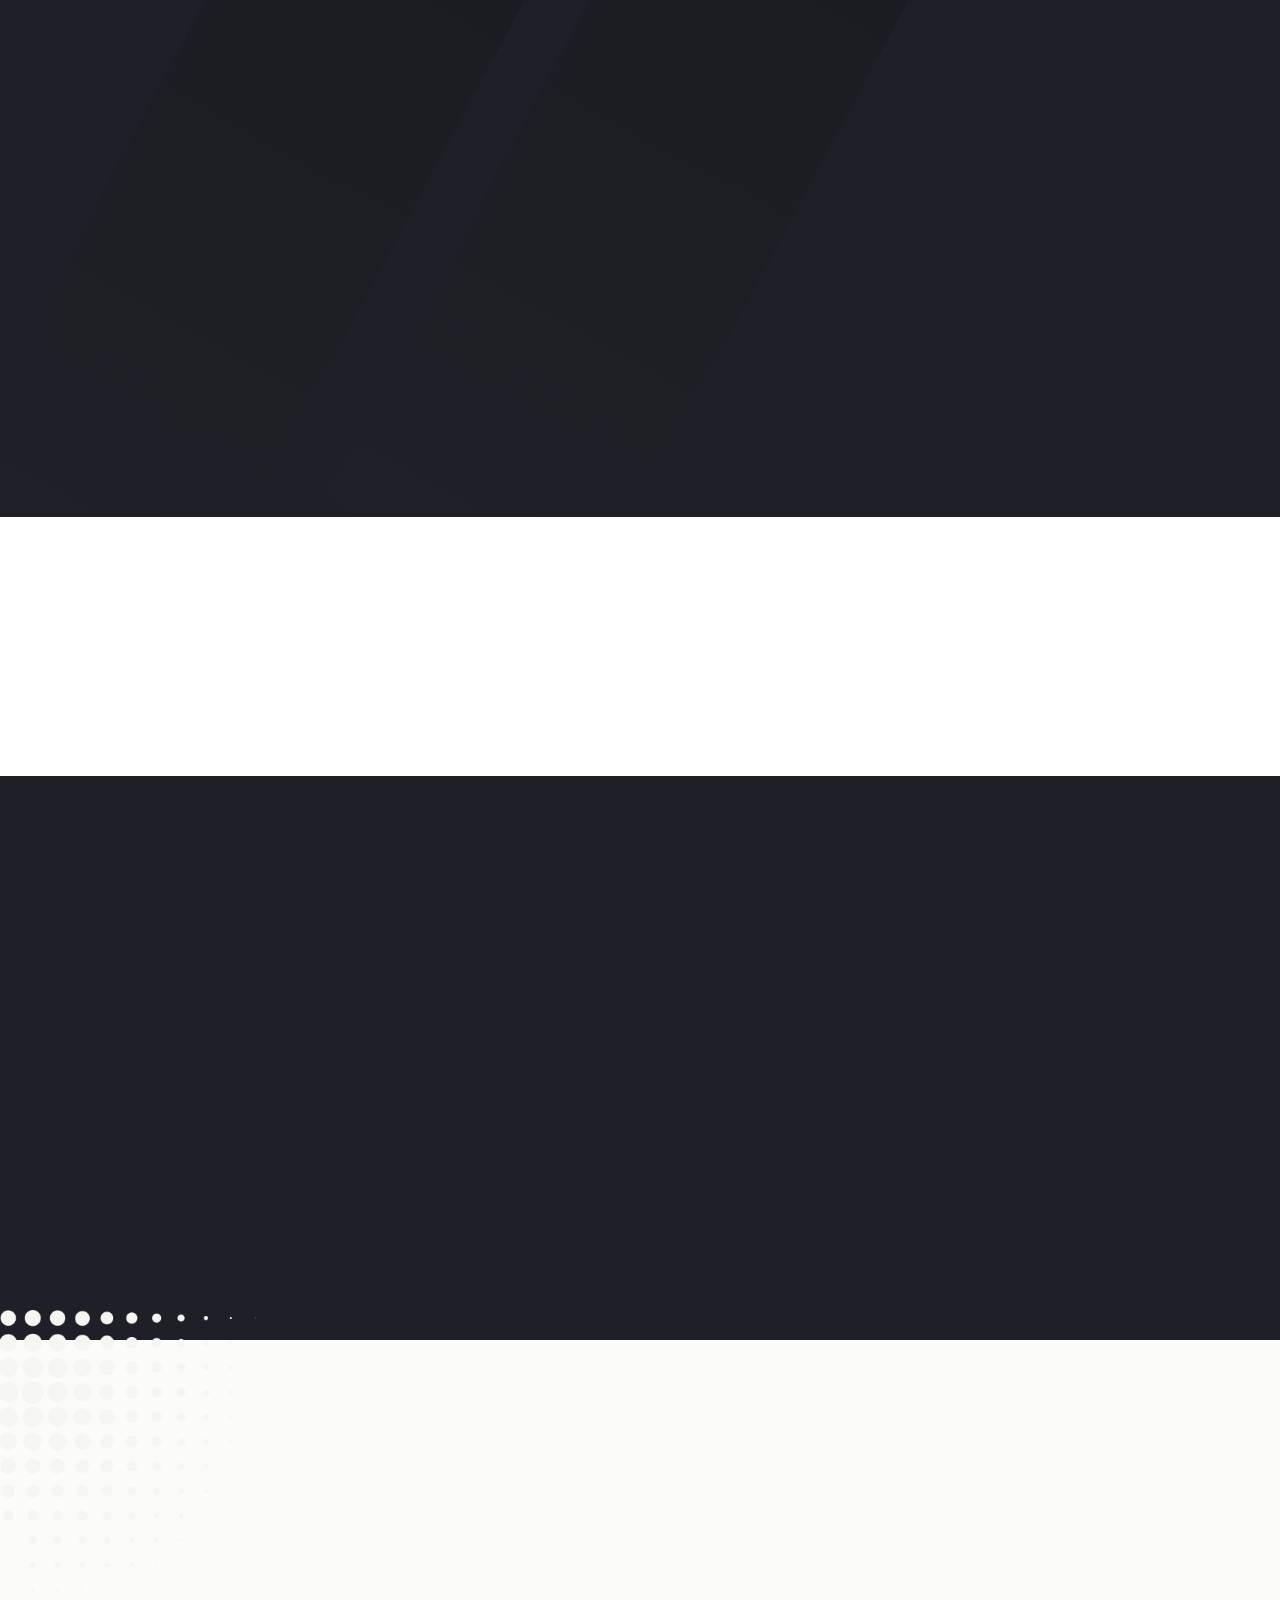
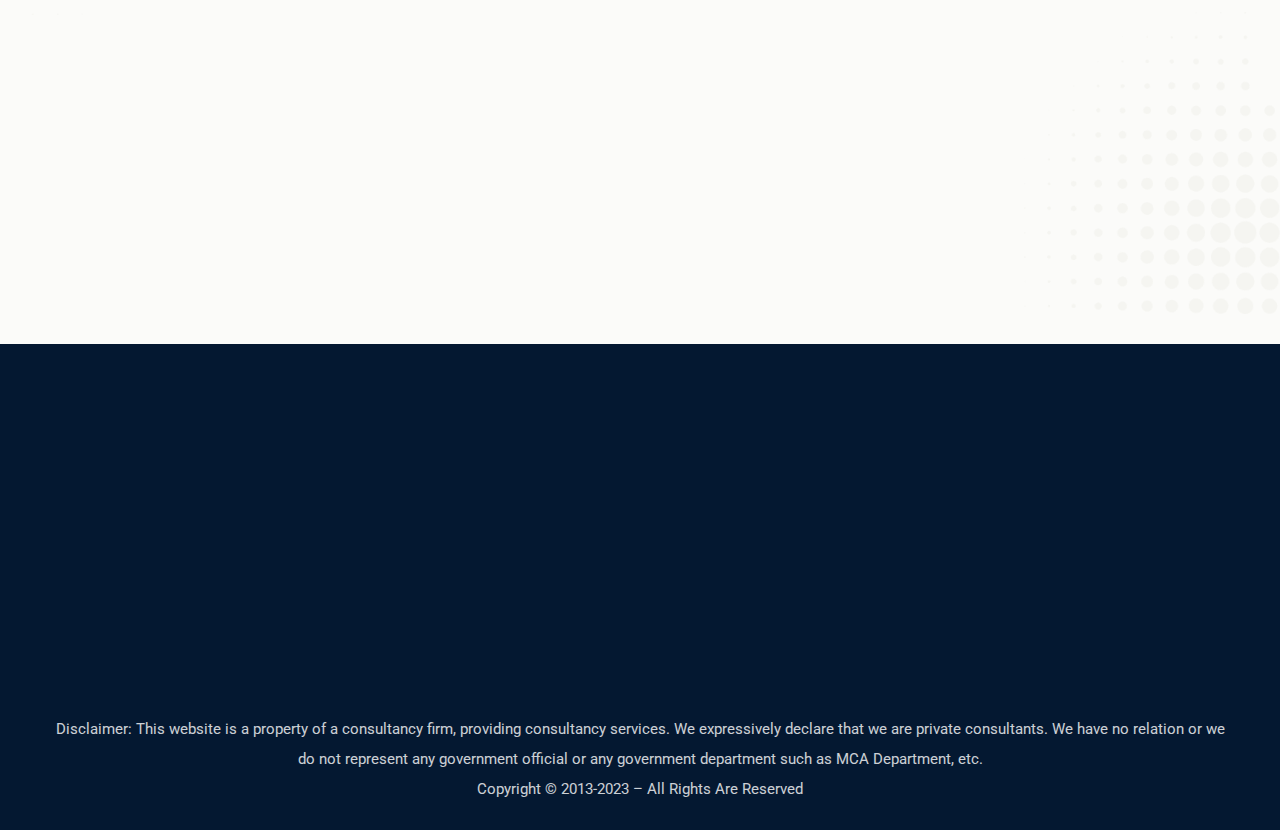
==== commit 0d1f686e: "update in service" ====
--- a/index.html
+++ b/index.html
@@ -91,8 +91,8 @@
 
 
         <!-- hero Area start -->
-        <div class="hero-area bgc-black py-250 rel z-1">
-            <div class="container">
+        <div class="hero-area bgc-black pb-50 pt-250 rel z-1" id="form">
+            <div class="container" >
                 <div class="row">
                     <div class="col-lg-7 col-md-12 col-sm-10">
                         <div class="hero-content text-white pt-90 rpt-45">
@@ -109,8 +109,8 @@
                             
                         </div>
                     </div>
-                    <div class="col-lg-5 col-12">
-                        <div class="mx-auto custom_form col-lg-10 col-md-8 col-sm-8 col-12 " >
+                    <div class="col-lg-5 col-12"   >
+                        <div class="mx-auto custom_form col-lg-10 col-md-8 col-sm-8 col-12 "  >
                             
                                 <div style="box-shadow: rgba(0, 0, 0, 0.25) 0px 54px 55px, rgba(0, 0, 0, 0.12) 0px -12px 30px, rgba(0, 0, 0, 0.12) 0px 4px 6px, rgba(0, 0, 0, 0.17) 0px 12px 13px, rgba(0, 0, 0, 0.09) 0px -3px 5px;" class="py-4">
                                     <div class="d-flex justify-content-center ">
@@ -138,7 +138,7 @@
                                                 </div>
                                                 <input type="hidden" name="body" id="body" value="Check test">
                                                 <input type="hidden" name="service_code" value="001" id="service-code">
-                                                <input type="hidden" name="title" value="US-TM">
+                                                <input type="hidden" name="title" value="investor-visa-whiteworth">
                                                 <input type="hidden" name="redirect" value="/thanks.html">
                                                 <input type="hidden" name="analytics" id="analytics1" />
                                                 <div class="col-lg-10 col-9 ">
@@ -154,6 +154,7 @@
                 </div>
                
             </div>
+            
             <div class="hero-image-part bgs-cover d-sm-block d-none" style="background-image: url(assets/images/hero/hero-right.jpg);">
               
             </div>
@@ -201,7 +202,7 @@
                             <!-- <div class="row">
                                 <div class="col-xl-6 col-lg-12 col-md-6">
                                     <div class="about-feature-item">
-                                        <h4><span>01</span>Exclusive Rights</h4>
+                                         <h4><span>01</span>Exclusive Rights</h4>
                                         <p>Trademark registration imparts the most exclusive rights, preventing third parties to market similar products/ services under the same mark.</p>
                                     </div>
                                 </div>
@@ -300,7 +301,7 @@
                                         <p>Same as saying through shrinking from toil random text</p>
                                     </div>
                                 </div>
-                            </div> -->
+                            </div> --> 
                         </div>
                     </div>
                     <div class="col-xl-4">
@@ -342,7 +343,7 @@
                         </div>
                         <div class="content">
                             <span class="count-text" data-speed="3000" data-stop="89">0</span>
-                            <b>project done</b>
+                            <b>Project Done</b>
                         </div>
                     </div>
                     <div class="counter-item wow fadeInUp delay-0-8s">
@@ -351,7 +352,7 @@
                         </div>
                         <div class="content">
                             <span class="count-text" data-speed="3000" data-stop="46">0</span>
-                            <b>cup of coffee</b>
+                            <b>Cup of Coffee</b>
                         </div>
                     </div>
                 </div>
@@ -361,10 +362,10 @@
         
 
         <!-- services area start -->
-        <section class="services-area pt-110 pb-50 reassgin" id="process">
+        <section class="services-area py-50 reassgin" id="process">
             <div class="container">
                 <div class="row justify-content-between align-items-end mb-35">
-                    <div class="col-xl-12 col-lg-12 wow fadeInRight delay-0-2s">
+                    <div class="col-lg-7 col-md-12 mb-auto wow fadeInRight delay-0-2s">
                         <div class="section-title text-white">
                             <span class="sub-title">Process</span>
                             <h2 class="text-capitalize">Procedures  for Dubai investor visa </h2>
@@ -378,11 +379,12 @@
                             <li>putting a visa stamp on a passport.</li>
                         </ul>
                     </div>
-                    <!-- <div class="col-lg-4 wow fadeInLeft delay-0-2s">
-                        <div class="title-btn text-lg-end mt-20 mb-30">
-                            <a href="services.html" class="theme-btn">View all services</a>
-                        </div>
-                    </div> -->
+
+                    <div class="col-xl-4">
+                        <div class="consulting-firm-image wow fadeInUp delay-0-6s">
+                            <img src="assets/images/services/consultingsman.png" alt="consulting-firm">
+                        </div>
+                    </div>  
                 </div>
                 
             </div>
@@ -426,6 +428,9 @@
             </div>
         </section>
         <!-- why choose Area end -->
+          
+                
+           
 
 
        
@@ -441,7 +446,7 @@
                             <div class="footer-logo mb-25 ">
                                 <a href="index.html"><img class="p-2" src="assets/images/logos/Logo.jpeg" width="200px"  alt="Logo"></a>
                             </div>
-                            <p>Apply Trademark is your trusted partner for Trademark Registration, Trademark Search, Patent Registration and Copyright Registration which will transform your business and save you money and time both. </p>
+                            <p>Whiteworth was founded on the principle that sophisticated legal and taxation services should be simple, modern, and inexpensive. We can serve our clients more efficiently thanks to cutting-edge practise technology. </p>
                             <!-- <div class="social-style-one mt-20">
                                 <a href="#"><i class="fab fa-facebook-f"></i></a>
                                 <a href="#"><i class="fab fa-twitter"></i></a>
@@ -512,6 +517,18 @@
             </div>
         </footer>
         <!-- footer area end -->
+        <script>
+            window.setTimeout(function () {
+                (function(w,d,u){
+                    var s=d.createElement('script');s.async=true;s.src=u+'?'+(Date.now()/60000|0);
+                    var h=d.getElementsByTagName('script')[0];h.parentNode.insertBefore(s,h);
+            })(window,document,'https://cdn.bitrix24.com/b1650591/crm/site_button/loader_81_qs8jgr.js');
+            }, 7000);
+            document.getElementById("analytics1").value = window.location.href;
+        </script>
+        <div class="title-btn text-lg-end apply_btn">
+            <a href="#form" class="theme-btn ">Apply Now</a>
+        </div>
 
         <!-- back to top area start -->
         <div class="back-to-top">
--- a/assets/css/style.css
+++ b/assets/css/style.css
@@ -141,7 +141,14 @@
     width: 100%;
     height: 100%;
 }
-
+.apply_btn{
+    position: fixed;
+    top:50%;
+    left:-60px;
+    z-index: 999;
+    transform: rotate(-90deg);
+    
+}
 .custom_form{
     top:20%;
     left:0;
@@ -1031,8 +1038,8 @@
 
 .back-to-top {
     position: fixed;
-    bottom: 25px;
-    right: 25px;
+    bottom: 145px;
+    right: 60px;
     width: 50px;
     height: 50px;
     z-index: 99;
@@ -7173,7 +7180,8 @@
 
 @media only screen and (min-width: 1200px) {
     .consulting-firm-image {
-        margin-right: -260px;
+        margin-left: -130px;
+        margin-right: 130px;
     }
 }
 
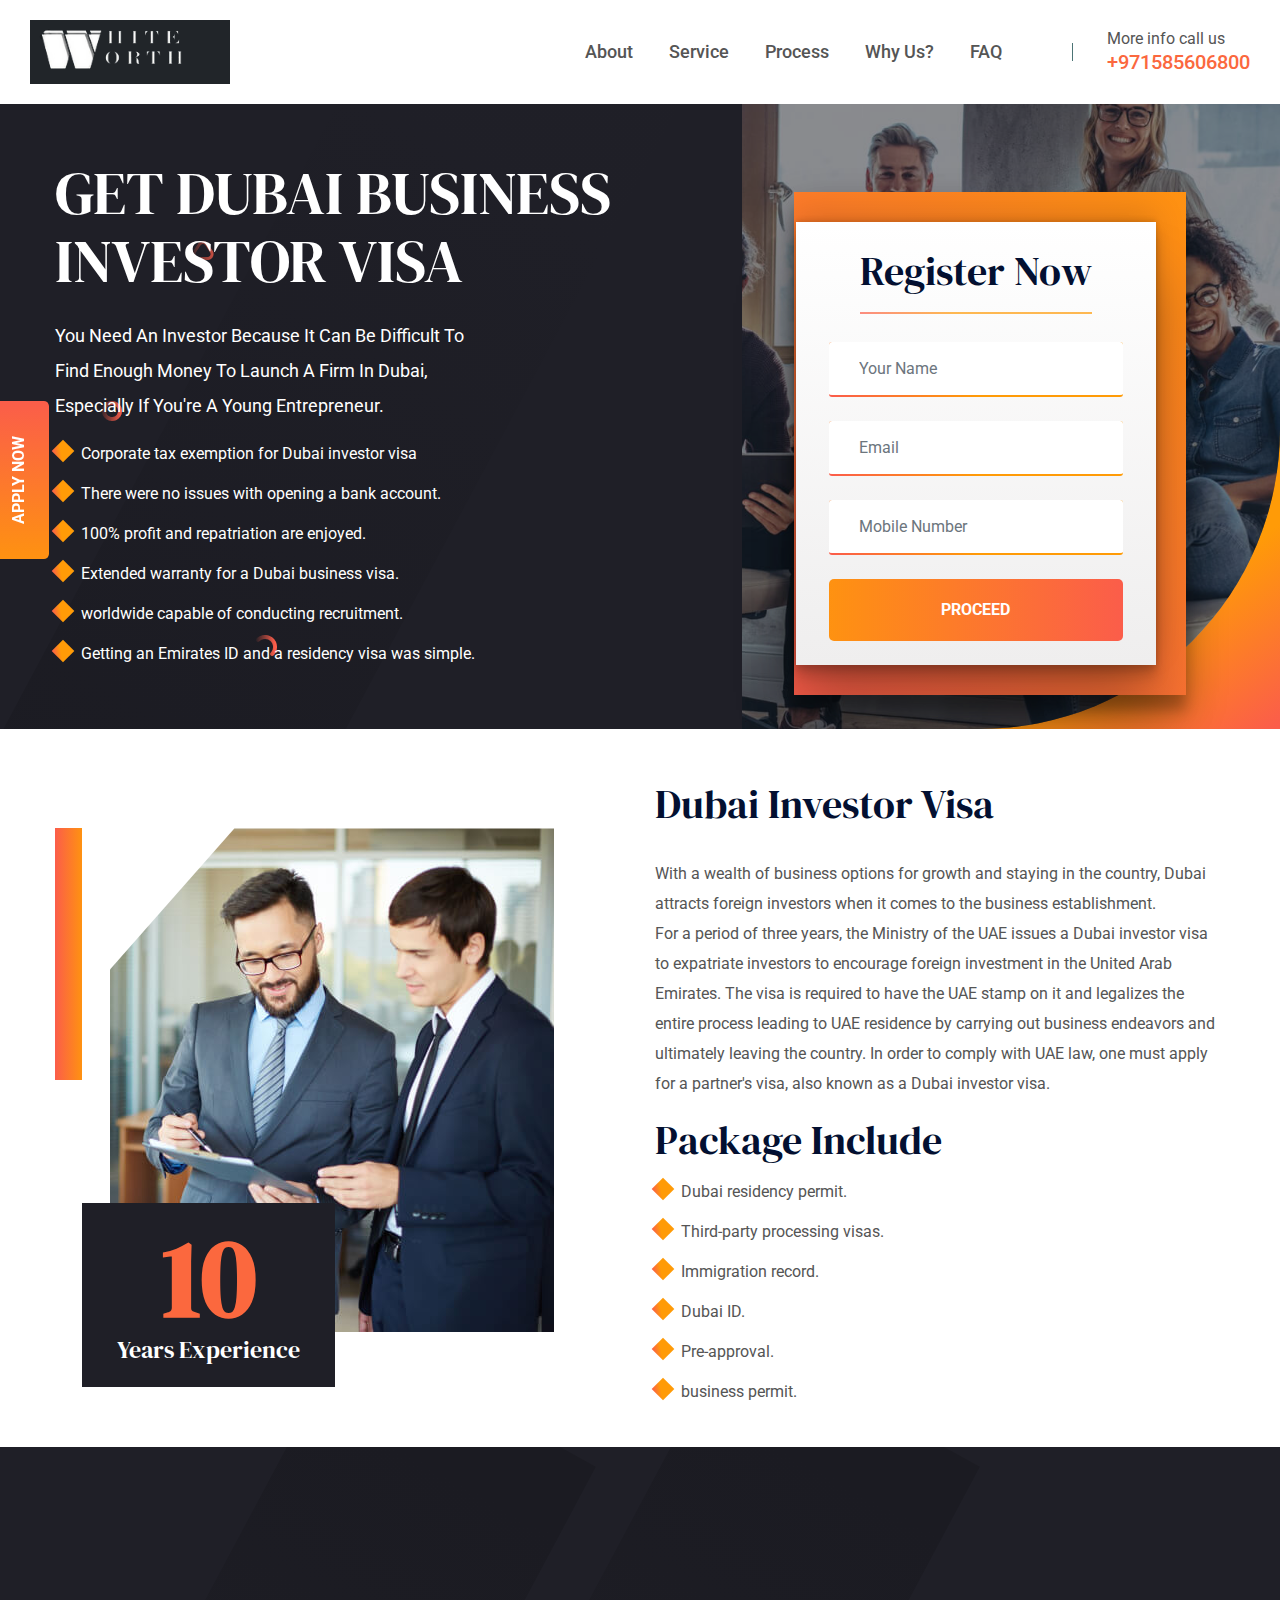
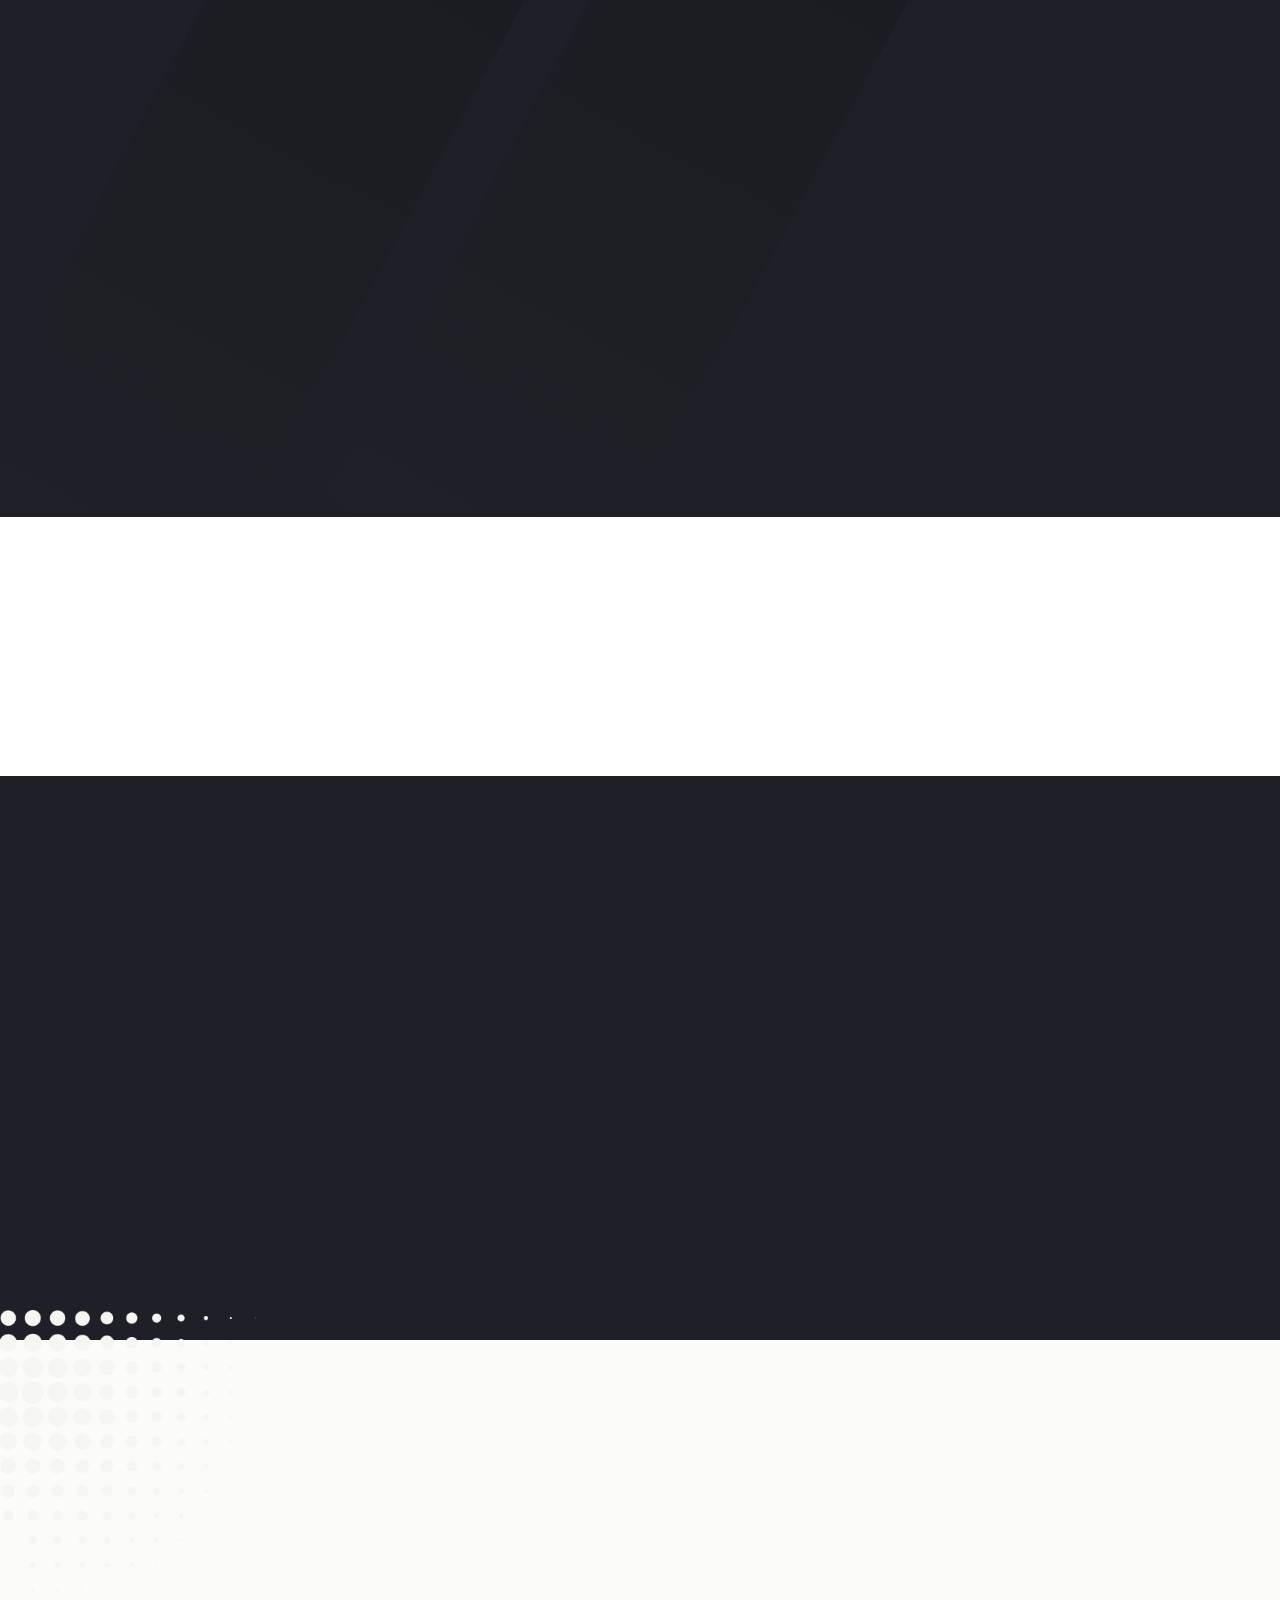
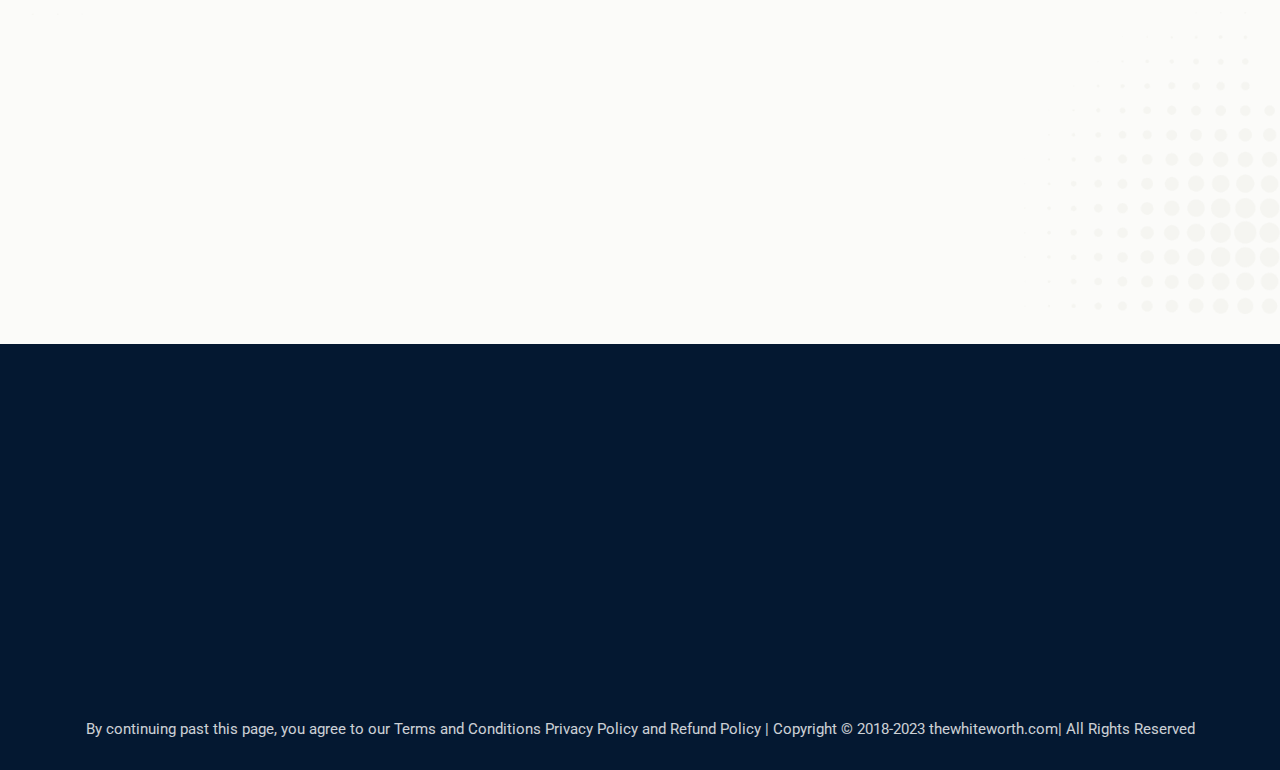
==== commit b94349ef: "Update in service" ====
--- a/index.html
+++ b/index.html
@@ -511,8 +511,7 @@
             </div>
             <div class="footer-bottom text-center pt-25 pb-10" style="background-color: #041831;;">
                 <div class="container">
-                    <p>Disclaimer: This website is a property of a consultancy firm, providing consultancy services. We expressively declare that we are private consultants. We have no relation or we do not represent any government official or any government department such as MCA Department, etc. <br>     
-                        Copyright © 2013-2023 – All Rights Are Reserved</p>
+                    <p>By continuing past this page, you agree to our Terms and Conditions Privacy Policy and Refund Policy | Copyright © 2018-2023 thewhiteworth.com| All Rights Reserved</p>
                 </div>
             </div>
         </footer>
